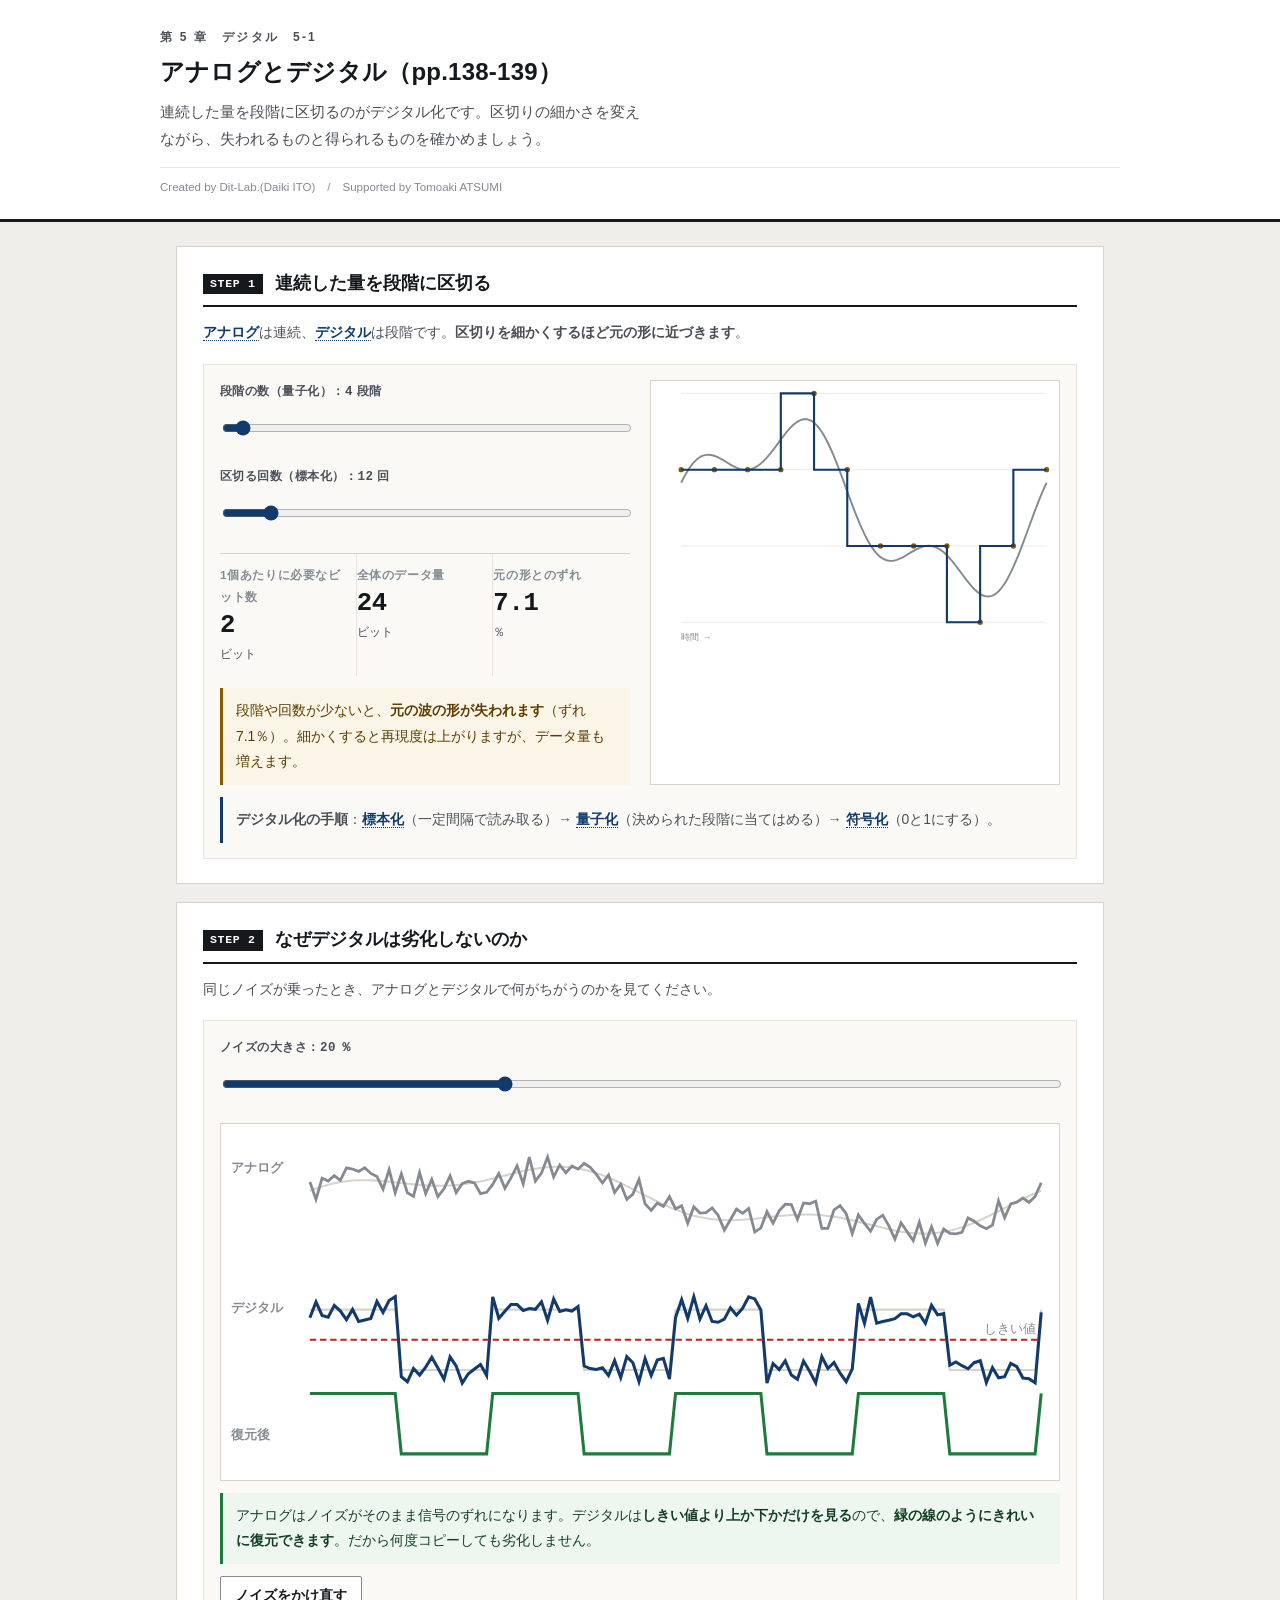
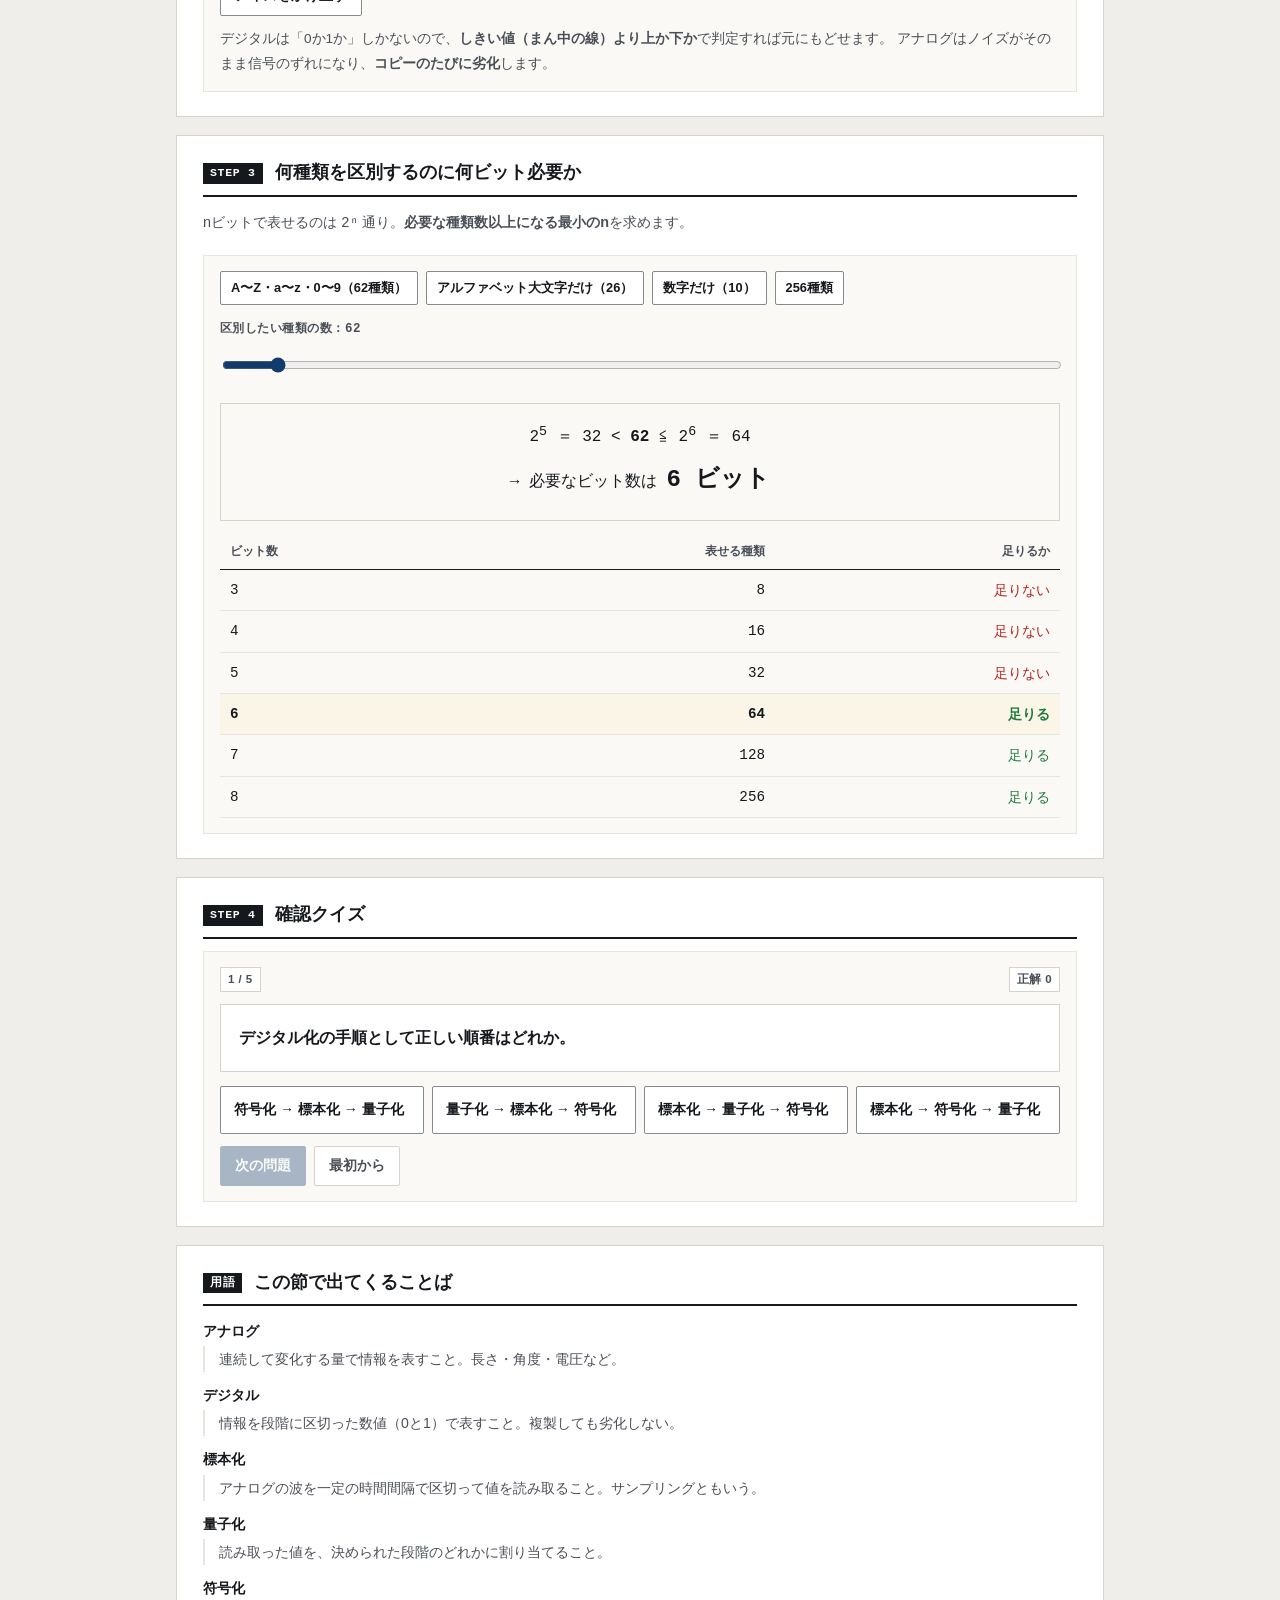
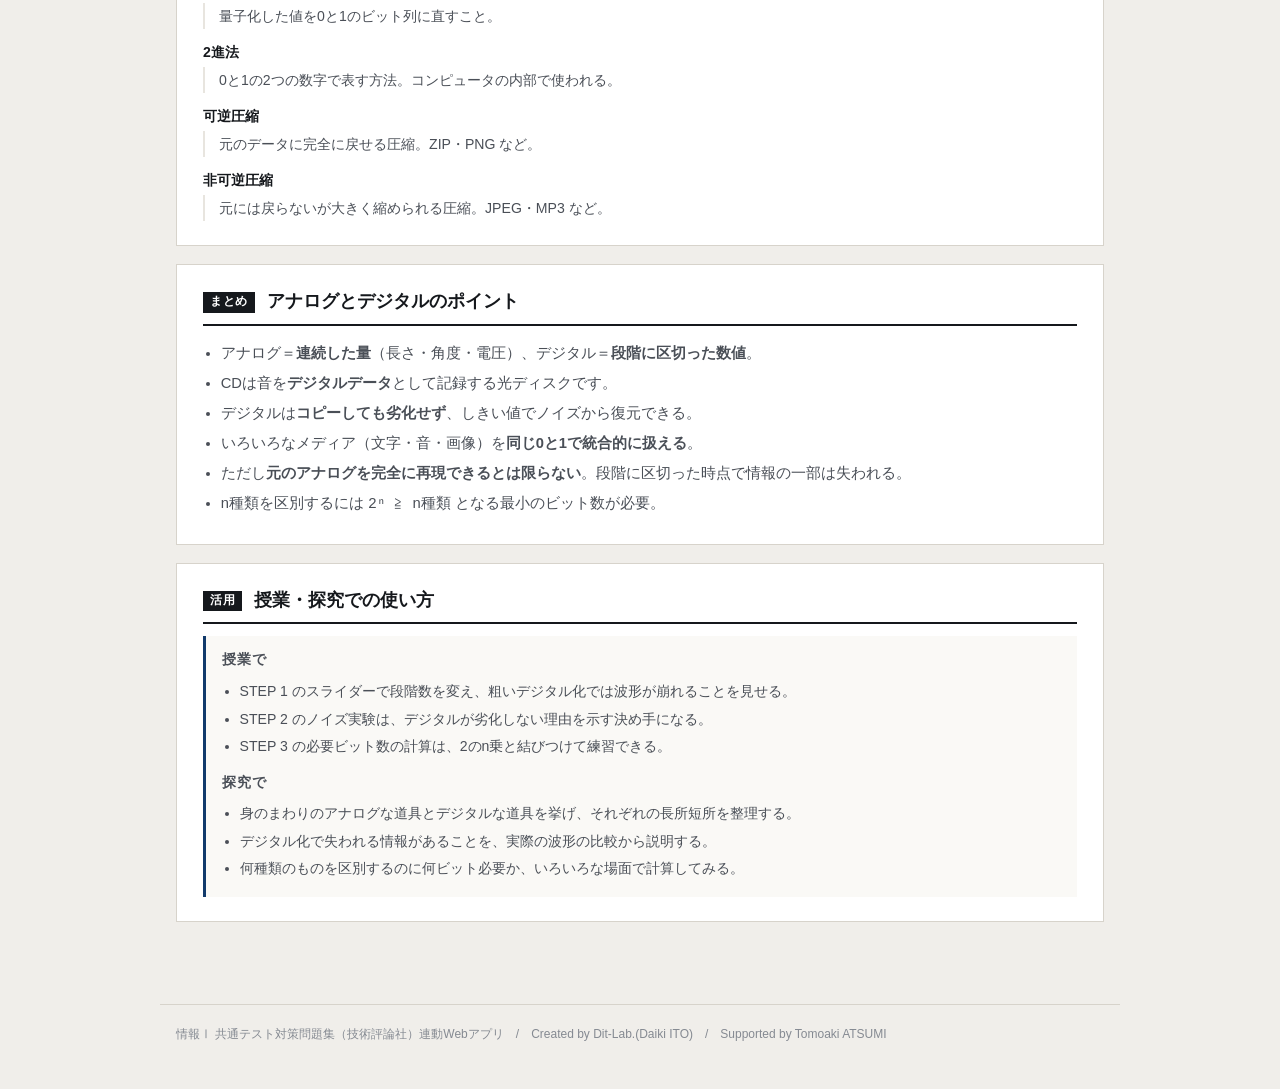
==== index.html @ 787cbab4 "feat: Streamlit版を静的Webアプリ化。標本化量子化の体験・ノイズ耐性の実演・必要ビット数の計算に対応" ====
<!DOCTYPE html>
<html lang="ja">
<head>
<meta charset="UTF-8">
<meta name="viewport" content="width=device-width, initial-scale=1.0">
<title>アナログとデジタル｜情報Ⅰ共通テスト対策問題集</title>
<meta name="description" content="連続した量を段階に区切るのがデジタル化です。区切りの細かさを変えながら、失われるものと得られるものを確かめましょう。">
<link rel="icon" href="data:image/svg+xml,%3Csvg xmlns=%22http://www.w3.org/2000/svg%22 viewBox=%220 0 32 32%22%3E%3Crect width=%2232%22 height=%2232%22 fill=%22%2315181c%22/%3E%3Ctext x=%2216%22 y=%2222%22 font-size=%2218%22 font-family=%22monospace%22 fill=%22%23fff%22 text-anchor=%22middle%22%3E01%3C/text%3E%3C/svg%3E">
<link rel="stylesheet" href="css/style.css">
<link rel="stylesheet" href="css/app.css">
</head>
<body>

<header class="app-header">
  <div class="inner">
    <span class="eyebrow">第 5 章　デジタル　5-1</span>
    <h1>アナログとデジタル（pp.138-139）</h1>
    <p class="lead">連続した量を段階に区切るのがデジタル化です。区切りの細かさを変えながら、失われるものと得られるものを確かめましょう。</p>
    <p class="credit">Created by Dit-Lab.(Daiki ITO)　/　Supported by Tomoaki ATSUMI</p>
  </div>
</header>

<main class="wrap">
  <section class="step" id="step1">
    <h2><span class="no">STEP 1</span>連続した量を段階に区切る</h2>
    <p class="desc"><span class="term" data-t="アナログ">アナログ</span>は連続、<span class="term" data-t="デジタル">デジタル</span>は段階です。<strong>区切りを細かくするほど元の形に近づきます</strong>。</p>

    <div class="panel">
      <div class="grid c2">
        <div>
          <label class="fld" for="levels">段階の数（量子化）：<span class="mono" id="levelsV">4</span> 段階</label>
          <input type="range" id="levels" min="2" max="64" step="1" value="4">
          <label class="fld" style="margin-top:10px" for="samples">区切る回数（標本化）：<span class="mono" id="samplesV">12</span> 回</label>
          <input type="range" id="samples" min="4" max="80" step="1" value="12">
          <div class="metrics" style="margin-top:14px">
            <div class="metric"><div class="k">1個あたりに必要なビット数</div><div class="v" id="mBits">—</div><div class="s">ビット</div></div>
            <div class="metric"><div class="k">全体のデータ量</div><div class="v" id="mSize">—</div><div class="s">ビット</div></div>
            <div class="metric"><div class="k">元の形とのずれ</div><div class="v" id="mErr">—</div><div class="s">％</div></div>
          </div>
          <div class="note" id="waveNote" style="margin-top:12px"></div>
        </div>
        <div id="waveBox"></div>
      </div>
      <div class="note info" style="margin-top:12px">
        <strong>デジタル化の手順</strong>：<span class="term" data-t="標本化">標本化</span>（一定間隔で読み取る）→
        <span class="term" data-t="量子化">量子化</span>（決められた段階に当てはめる）→ <span class="term" data-t="符号化">符号化</span>（0と1にする）。
      </div>
    </div>
  </section>

  <section class="step" id="step2">
    <h2><span class="no">STEP 2</span>なぜデジタルは劣化しないのか</h2>
    <p class="desc">同じノイズが乗ったとき、アナログとデジタルで何がちがうのかを見てください。</p>
    <div class="panel">
      <label class="fld" for="noise">ノイズの大きさ：<span class="mono" id="noiseV">20</span> ％</label>
      <input type="range" id="noise" min="0" max="60" step="5" value="20">
      <div id="noiseBox" style="margin-top:12px"></div>
      <div class="note" id="noiseNote" style="margin-top:12px"></div>
      <div class="btn-row" style="margin-top:12px">
        <button class="btn" id="reNoise">ノイズをかけ直す</button>
      </div>
      <p class="why" style="margin-top:10px">
        デジタルは「0か1か」しかないので、<strong>しきい値（まん中の線）より上か下か</strong>で判定すれば元にもどせます。
        アナログはノイズがそのまま信号のずれになり、<strong>コピーのたびに劣化</strong>します。
      </p>
    </div>
  </section>

  <section class="step" id="step3">
    <h2><span class="no">STEP 3</span>何種類を区別するのに何ビット必要か</h2>
    <p class="desc">nビットで表せるのは <span class="mono">2ⁿ</span> 通り。<strong>必要な種類数以上になる最小のn</strong>を求めます。</p>
    <div class="panel">
      <div class="btn-row" style="margin-bottom:12px">
        <button class="btn sm" data-kinds="62">A〜Z・a〜z・0〜9（62種類）</button>
        <button class="btn sm" data-kinds="26">アルファベット大文字だけ（26）</button>
        <button class="btn sm" data-kinds="10">数字だけ（10）</button>
        <button class="btn sm" data-kinds="256">256種類</button>
      </div>
      <label class="fld" for="kinds">区別したい種類の数：<span class="mono" id="kindsV">62</span></label>
      <input type="range" id="kinds" min="2" max="1024" step="1" value="62">
      <div class="bitcalc" id="bitCalc" style="margin-top:12px"></div>
      <div class="tbl-scroll" style="margin-top:12px"><table class="tbl" id="powTable"></table></div>
    </div>
  </section>

  <section class="step" id="step4">
    <h2><span class="no">STEP 4</span>確認クイズ</h2>
    <div class="panel">
      <div class="qhead">
        <span class="badge" id="qProgress">1 / 1</span>
        <span class="badge">正解 <span class="score" id="qScore">0</span></span>
      </div>
      <div class="card-q"><div class="q-scene" id="qText"></div></div>
      <div class="choice4" id="qChoices"></div>
      <div class="note" id="qFb" hidden style="margin-top:12px"></div>
      <div class="btn-row" style="margin-top:12px">
        <button class="btn primary" id="qNext" disabled>次の問題</button>
        <button class="btn ghost" id="qReset">最初から</button>
      </div>
    </div>
  </section>

  <section class="step" id="glossary">
    <h2><span class="no">用語</span>この節で出てくることば</h2>
    <div id="glossBox"></div>
  </section>

  <section class="step">
    <h2><span class="no">まとめ</span>アナログとデジタルのポイント</h2>
    <ul style="margin:0;padding-left:1.2em;color:var(--ink-2);font-size:.92rem;line-height:2.05">
      <li>アナログ＝<strong>連続した量</strong>（長さ・角度・電圧）、デジタル＝<strong>段階に区切った数値</strong>。</li>
      <li>CDは音を<strong>デジタルデータ</strong>として記録する光ディスクです。</li>
      <li>デジタルは<strong>コピーしても劣化せず</strong>、しきい値でノイズから復元できる。</li>
      <li>いろいろなメディア（文字・音・画像）を<strong>同じ0と1で統合的に扱える</strong>。</li>
      <li>ただし<strong>元のアナログを完全に再現できるとは限らない</strong>。段階に区切った時点で情報の一部は失われる。</li>
      <li>n種類を区別するには <span class="mono">2ⁿ ≧ n種類</span> となる最小のビット数が必要。</li>
    </ul>
  </section>

  <section class="step">
    <h2><span class="no">活用</span>授業・探究での使い方</h2>
    <div class="use-note">
      <h3>授業で</h3>
      <ul>
        <li>STEP 1 のスライダーで段階数を変え、粗いデジタル化では波形が崩れることを見せる。</li>
        <li>STEP 2 のノイズ実験は、デジタルが劣化しない理由を示す決め手になる。</li>
        <li>STEP 3 の必要ビット数の計算は、2のn乗と結びつけて練習できる。</li>
      </ul>
      <h3 style="margin-top:12px">探究で</h3>
      <ul>
        <li>身のまわりのアナログな道具とデジタルな道具を挙げ、それぞれの長所短所を整理する。</li>
        <li>デジタル化で失われる情報があることを、実際の波形の比較から説明する。</li>
        <li>何種類のものを区別するのに何ビット必要か、いろいろな場面で計算してみる。</li>
      </ul>
    </div>
  </section>

</main>

<footer class="app-footer">
  情報Ⅰ 共通テスト対策問題集（技術評論社）連動Webアプリ　/　Created by Dit-Lab.(Daiki ITO)　/　Supported by Tomoaki ATSUMI
</footer>

<script src="js/tools.js"></script>
<script src="js/chart.js"></script>
<script src="js/terms.js"></script>
<script src="js/app.js"></script>
</body>
</html>
---- css/style.css ----
/* =========================================================
   情報Ⅰ 共通テスト対策問題集 — Web アプリ共通スタイル
   紙面（参考書）に寄せた設計。装飾色は使わず、色は意味を持つときだけ。
   ========================================================= */

:root{
  --paper:#ffffff;
  --paper-2:#faf9f6;      /* うすい紙 */
  --bg:#f0eeea;           /* 台紙 */
  --ink:#15181c;
  --ink-2:#4a4f57;
  --ink-3:#858a92;
  --rule:#d7d3cb;         /* 罫線 */
  --rule-2:#e8e5df;
  --accent:#123a6b;       /* 濃紺。主要操作と現在地だけに使う */
  --accent-w:#e9eef6;
  --zero:#c0392b;         /* 左＝0 */
  --one:#1d4ed8;          /* 右＝1 */
  --ok:#1f7a3d;   --ok-bg:#eef6f0;
  --ng:#b3261e;   --ng-bg:#fbefee;
  --warn:#8a5a00; --warn-bg:#fbf5e8;
  --font:"Hiragino Kaku Gothic ProN","Hiragino Sans","Yu Gothic Medium","Yu Gothic",
         "Noto Sans JP",Meiryo,-apple-system,BlinkMacSystemFont,sans-serif;
  --mono:"SFMono-Regular",Menlo,Consolas,"Courier New",monospace;
}

*{box-sizing:border-box}
[hidden]{display:none !important}
html{-webkit-text-size-adjust:100%}
body{
  margin:0; background:var(--bg); color:var(--ink);
  font-family:var(--font); font-size:16px; line-height:1.85;
  font-feature-settings:"palt" 1;
}
h1,h2,h3,h4{line-height:1.45; margin:0; font-weight:700}
p{margin:0 0 .75em} p:last-child{margin-bottom:0}
a{color:var(--accent)}

/* ---------- 標題 ---------- */
.app-header{background:var(--paper); border-bottom:3px solid var(--ink); padding:26px 20px 20px}
.app-header .inner{max-width:960px; margin:0 auto}
.app-header .eyebrow{
  font-size:.75rem; font-weight:700; color:var(--ink-2); letter-spacing:.18em;
  display:block; margin-bottom:7px;
}
.app-header h1{font-size:1.5rem; letter-spacing:.01em}
.app-header .lead{font-size:.92rem; color:var(--ink-2); margin-top:9px; max-width:60ch}
.app-header .credit{
  font-size:.72rem; color:var(--ink-3); margin-top:14px;
  padding-top:9px; border-top:1px solid var(--rule-2);
}

/* ---------- 版面 ---------- */
.wrap{max-width:960px; margin:0 auto; padding:24px 16px 64px}
.step{background:var(--paper); border:1px solid var(--rule); padding:24px 26px; margin-bottom:18px}
.step > h2{
  display:flex; align-items:baseline; gap:12px; font-size:1.1rem;
  padding-bottom:9px; border-bottom:2px solid var(--ink); margin-bottom:12px;
}
.step > h2 .no{
  flex:none; font-family:var(--mono); font-size:.72rem; font-weight:700;
  background:var(--ink); color:var(--paper); padding:2px 7px; letter-spacing:.06em;
  position:relative; top:-2px;
}
.step > .desc{color:var(--ink-2); font-size:.9rem; margin-bottom:18px}
.step[hidden]{display:none}

.grid{display:grid; gap:20px}
.grid > *{min-width:0}          /* 子の中身で列が広がるのを防ぐ */
@media(min-width:800px){ .grid.c2{grid-template-columns:1fr 1fr} }

.panel{border:1px solid var(--rule-2); background:var(--paper-2); padding:15px 16px; min-width:0}
.panel > h3{
  font-size:.8rem; font-weight:700; color:var(--ink-2); letter-spacing:.08em;
  margin-bottom:12px; padding-bottom:6px; border-bottom:1px solid var(--rule);
}

/* ---------- 部品 ---------- */
.btn{
  appearance:none; border:1px solid var(--ink-3); background:var(--paper); color:var(--ink);
  font-family:inherit; font-size:.88rem; font-weight:700; padding:8px 14px;
  border-radius:2px; cursor:pointer; min-height:40px; line-height:1.4;
  transition:background .12s, border-color .12s, color .12s;
}
.btn:hover:not(:disabled){background:var(--accent-w); border-color:var(--accent); color:var(--accent)}
.btn:disabled{opacity:.35; cursor:not-allowed}
.btn.primary{background:var(--accent); color:var(--paper); border-color:var(--accent)}
.btn.primary:hover:not(:disabled){background:#0d2c53; color:var(--paper)}
.btn.ghost{border-color:var(--rule); color:var(--ink-2)}
.btn.sm{font-size:.8rem; padding:5px 10px; min-height:34px}
.btn-row{display:flex; flex-wrap:wrap; gap:8px; align-items:center}

/* タブ（見出し下線式） */
.seg{display:flex; gap:0; border-bottom:1px solid var(--rule)}
.seg button{
  appearance:none; border:0; background:transparent; font-family:inherit; font-size:.88rem;
  font-weight:700; color:var(--ink-3); padding:9px 4px; margin-right:26px; cursor:pointer;
  border-bottom:3px solid transparent; margin-bottom:-1px; min-height:40px;
}
.seg button:hover{color:var(--ink-2)}
.seg button[aria-pressed="true"]{color:var(--ink); border-bottom-color:var(--accent)}

label.fld{display:block; font-size:.78rem; font-weight:700; color:var(--ink-2); margin-bottom:5px; letter-spacing:.04em}
input[type=text], textarea, input[type=number]{
  width:100%; font-family:inherit; font-size:1rem; color:var(--ink);
  border:1px solid var(--ink-3); border-radius:2px; padding:9px 11px;
  background:var(--paper); min-height:42px;
}
input:focus, textarea:focus{outline:2px solid var(--accent); outline-offset:-1px; border-color:var(--accent)}
.btn:focus-visible, .seg button:focus-visible, .node-card:focus-visible{outline:2px solid var(--accent); outline-offset:2px}
textarea{resize:vertical; line-height:1.7}
.mono{font-family:var(--mono)}

table.tbl{width:100%; border-collapse:collapse; font-size:.89rem}
table.tbl th, table.tbl td{border-bottom:1px solid var(--rule-2); padding:7px 10px; text-align:right}
table.tbl th:first-child, table.tbl td:first-child{text-align:left}
table.tbl thead th{border-bottom:1.5px solid var(--ink); font-size:.76rem; color:var(--ink-2); font-weight:700; white-space:nowrap}
.tbl-scroll{overflow-x:auto; -webkit-overflow-scrolling:touch; max-width:100%}

.note{padding:10px 13px; font-size:.87rem; border-left:3px solid var(--ink-3); background:var(--paper-2)}
.note.ok{background:var(--ok-bg); border-left-color:var(--ok); color:#123f22}
.note.ng{background:var(--ng-bg); border-left-color:var(--ng); color:#6d1a15}
.note.info{background:var(--paper-2); border-left-color:var(--accent); color:var(--ink-2)}
.note.warn{background:var(--warn-bg); border-left-color:var(--warn); color:#5c3d00}
.note[hidden]{display:none}

.badge{
  display:inline-block; font-size:.72rem; font-weight:700; padding:1px 7px;
  border:1px solid var(--rule); color:var(--ink-2); background:var(--paper); letter-spacing:.04em;
}

/* 数値は罫線で仕切るだけ。カードにしない */
.metrics{display:flex; flex-wrap:wrap; gap:0; border-top:1px solid var(--rule)}
.metric{flex:1 1 130px; padding:11px 14px 11px 0; border-right:1px solid var(--rule-2)}
.metric:last-child{border-right:0}
.metric .k{font-size:.74rem; color:var(--ink-3); font-weight:700; letter-spacing:.05em}
.metric .v{font-size:1.6rem; font-weight:700; line-height:1.3; font-family:var(--mono); letter-spacing:-.01em}
.metric .s{font-size:.76rem; color:var(--ink-2)}

.bit0{color:var(--zero); font-weight:700}
.bit1{color:var(--one); font-weight:700}

.app-footer{
  max-width:960px; margin:0 auto; padding:18px 16px 44px; color:var(--ink-3);
  font-size:.75rem; border-top:1px solid var(--rule);
}
.sr-only{position:absolute;width:1px;height:1px;overflow:hidden;clip:rect(0 0 0 0);white-space:nowrap}

@media(max-width:640px){
  body{font-size:15px}
  .app-header{padding:20px 16px 16px}
  .app-header h1{font-size:1.16rem}
  .wrap{padding:16px 12px 52px}
  .step{padding:18px 15px}
  .seg button{margin-right:18px; font-size:.84rem}
  .metric{flex-basis:50%; border-right:0}
}
@media (prefers-reduced-motion:reduce){ *{animation:none!important; transition:none!important} }

/* ---------- 自分のデータ・共有・印刷 ---------- */
.toolbar{display:flex; flex-wrap:wrap; gap:8px; align-items:center; margin-top:12px;
  padding-top:12px; border-top:1px solid var(--rule-2)}
.toolbar .hint{font-size:.78rem; color:var(--ink-3)}
.paste-area{width:100%; min-height:110px; font-family:var(--mono); font-size:.86rem}
.use-note{background:var(--paper-2); border-left:3px solid var(--accent); padding:14px 16px; font-size:.88rem}
.use-note h3{font-size:.86rem; letter-spacing:.06em; margin-bottom:8px; color:var(--ink-2)}
.use-note ol, .use-note ul{margin:0; padding-left:1.25em; line-height:1.95; color:var(--ink-2)}

@media print{
  body{background:#fff}
  .app-header{border-bottom:2px solid #000}
  .step{border:1px solid #bbb; break-inside:avoid; page-break-inside:avoid; margin-bottom:12px}
  .btn, .seg, .toolbar, input[type=range]{display:none !important}
  .note{border-left-width:2px}
  a[href]:after{content:""}
}

/* ---------- 入力グリッド ---------- */
.dg-scroll{overflow:auto; -webkit-overflow-scrolling:touch; border:1px solid var(--rule); background:var(--paper); max-height:420px}
table.dg{border-collapse:collapse; font-family:var(--mono); font-size:.9rem; min-width:100%}
table.dg th, table.dg td{border:1px solid var(--rule-2); padding:0}
table.dg thead th{background:var(--paper-2); position:sticky; top:0; z-index:2}
table.dg .dg-n{background:var(--paper-2); color:var(--ink-3); font-size:.76rem; font-weight:400;
  text-align:center; min-width:34px; padding:0 4px; position:sticky; left:0; z-index:1}
table.dg .dg-corner{background:var(--paper-2); min-width:34px; position:sticky; left:0; z-index:3}
table.dg .dg-act{background:var(--paper-2); width:34px}
.dg-h, .dg-c{width:100%; min-width:96px; border:0; background:transparent; font-family:inherit;
  font-size:.9rem; padding:8px 9px; color:var(--ink); min-height:38px}
.dg-h{font-weight:700; font-family:var(--font); font-size:.82rem; color:var(--ink-2)}
.dg-c.num{text-align:right}
.dg-c:focus, .dg-h:focus{outline:2px solid var(--accent); outline-offset:-2px; background:var(--accent-w)}
.dg-del{border:0; background:transparent; color:var(--ink-3); cursor:pointer; width:32px; height:34px; font-size:1rem}
.dg-del:hover{color:var(--ng)}
.dg-tools{display:flex; flex-wrap:wrap; gap:8px; align-items:center; margin-top:10px}
.dg-hint{font-size:.76rem; color:var(--ink-3)}

/* ---------- ファイル読み込み ---------- */
.filebox{display:flex; flex-wrap:wrap; gap:10px; align-items:center; padding:12px;
  border:1px dashed var(--rule); background:var(--paper-2)}
.filebox input[type=file]{font-size:.85rem; font-family:inherit; max-width:100%}
.filebox .sel{max-width:220px}
.filelabel{display:inline-flex; align-items:center; gap:6px; font-size:.85rem; font-weight:700;
  border:1px solid var(--ink-3); background:var(--paper); padding:8px 14px; border-radius:2px; cursor:pointer; min-height:40px}
.filelabel:hover{border-color:var(--accent); color:var(--accent); background:var(--accent-w)}
.filelabel input{display:none}

/* ---------- 用語解説 ---------- */
.term{position:relative; border-bottom:1.5px dotted var(--accent); cursor:help; color:var(--accent); font-weight:700}
.term .term-pop{display:none; position:absolute; left:0; top:1.7em; z-index:50; width:min(300px,78vw);
  background:var(--paper); border:1px solid var(--ink-3); box-shadow:0 6px 20px rgba(0,0,0,.14);
  padding:10px 12px; font-size:.82rem; font-weight:400; color:var(--ink-2); line-height:1.75;
  border-left:3px solid var(--accent); cursor:auto; text-align:left}
.term .term-pop b{display:block; color:var(--ink); font-size:.86rem; margin-bottom:3px}
.term.open .term-pop{display:block}
dl.gloss{margin:0; font-size:.88rem}
dl.gloss dt{font-weight:700; color:var(--ink); margin-top:10px}
dl.gloss dt:first-child{margin-top:0}
dl.gloss dd{margin:2px 0 0; color:var(--ink-2); line-height:1.85; padding-left:1em; border-left:2px solid var(--rule-2)}
@media print{ .term{border-bottom:0; color:inherit} .term .term-pop{display:none !important} }

/* ---------- スマホ・タブレット ---------- */
@media (max-width:1024px){
  /* iOS で入力時に画面が勝手に拡大するのを防ぐ（16px 未満だとズームする） */
  input[type=text], input[type=number], textarea, select, .dg-c, .dg-h{ font-size:16px }
  .dg-c, .dg-h{ min-width:110px }
}
@media (max-width:820px){
  .grid.c2{grid-template-columns:1fr}
  .dg-scroll{max-height:340px}
  .filebox{flex-direction:column; align-items:stretch}
  .filebox .sel{max-width:100%}
  .term .term-pop{left:auto; right:0; width:min(280px,86vw)}
}
@media (max-width:480px){
  .step > h2{font-size:1rem; flex-wrap:wrap}
  .metrics{gap:0}
  .metric{flex-basis:50%; padding-right:10px}
  .metric .v{font-size:1.3rem}
  .btn{padding:8px 12px}
  .dg-tools{gap:6px}
  .dg-hint{width:100%}
}
/* タッチ操作でのスクロールを滑らかに */
.tbl-scroll, .dg-scroll, .tree-box{ -webkit-overflow-scrolling:touch; overscroll-behavior-x:contain }
---- css/app.css ----
.qhead{display:flex; justify-content:space-between; align-items:center; margin-bottom:12px}
.card-q{border:1px solid var(--rule); background:var(--paper); padding:18px; margin-bottom:14px}
.q-scene{font-size:1rem; font-weight:700; line-height:1.9}
.choice4{display:grid; gap:8px; grid-template-columns:repeat(auto-fit,minmax(160px,1fr))}
.choice4 .btn{text-align:left; line-height:1.65; padding:11px 13px}
.choice4 .btn.correct{background:var(--ok-bg); border-color:var(--ok); color:var(--ok)}
.choice4 .btn.wrong{background:var(--ng-bg); border-color:var(--ng); color:var(--ng)}
.choice4.locked{pointer-events:none}
.sel{width:100%; font-family:inherit; font-size:.95rem; padding:9px 11px; min-height:42px;
  border:1px solid var(--ink-3); border-radius:2px; background:var(--paper); color:var(--ink)}
input[type=range]{width:100%; accent-color:var(--accent); height:34px}
.why{font-size:.85rem; color:var(--ink-2); line-height:1.85}
.eqbox{font-family:var(--mono); font-size:1.02rem; font-weight:700; text-align:center; padding:14px;
  border:1px solid var(--rule); background:var(--paper-2); line-height:1.8}
.blankin{border:1.5px solid var(--accent); background:#fff; padding:6px 8px; text-align:center;
  font-family:var(--mono); min-height:38px; font-size:.95rem; max-width:120px}
.blankin.ok{border-color:var(--ok); background:var(--ok-bg)}
.blankin.ng{border-color:var(--ng); background:var(--ng-bg)}
table.tbl td .blankin{width:100%; max-width:none}
#waveBox, #noiseBox{border:1px solid var(--rule); background:var(--paper)}
#waveBox svg, #noiseBox svg{display:block; margin:0 auto}
svg .ana{stroke:#858a92; stroke-width:2.2; fill:none}
svg .dig{stroke:#123a6b; stroke-width:2.4; fill:none}
svg .lvl{stroke:#ebe8e2; stroke-width:1}
svg .smp{fill:#8a5a00}
svg .thr{stroke:#b3261e; stroke-width:1.6; stroke-dasharray:5 3}
svg .lab{font-size:10px; fill:#858a92; font-family:monospace}
.bitcalc{font-family:var(--mono); font-size:1rem; line-height:2.1; text-align:center;
  border:1px solid var(--rule); background:var(--paper-2); padding:14px}
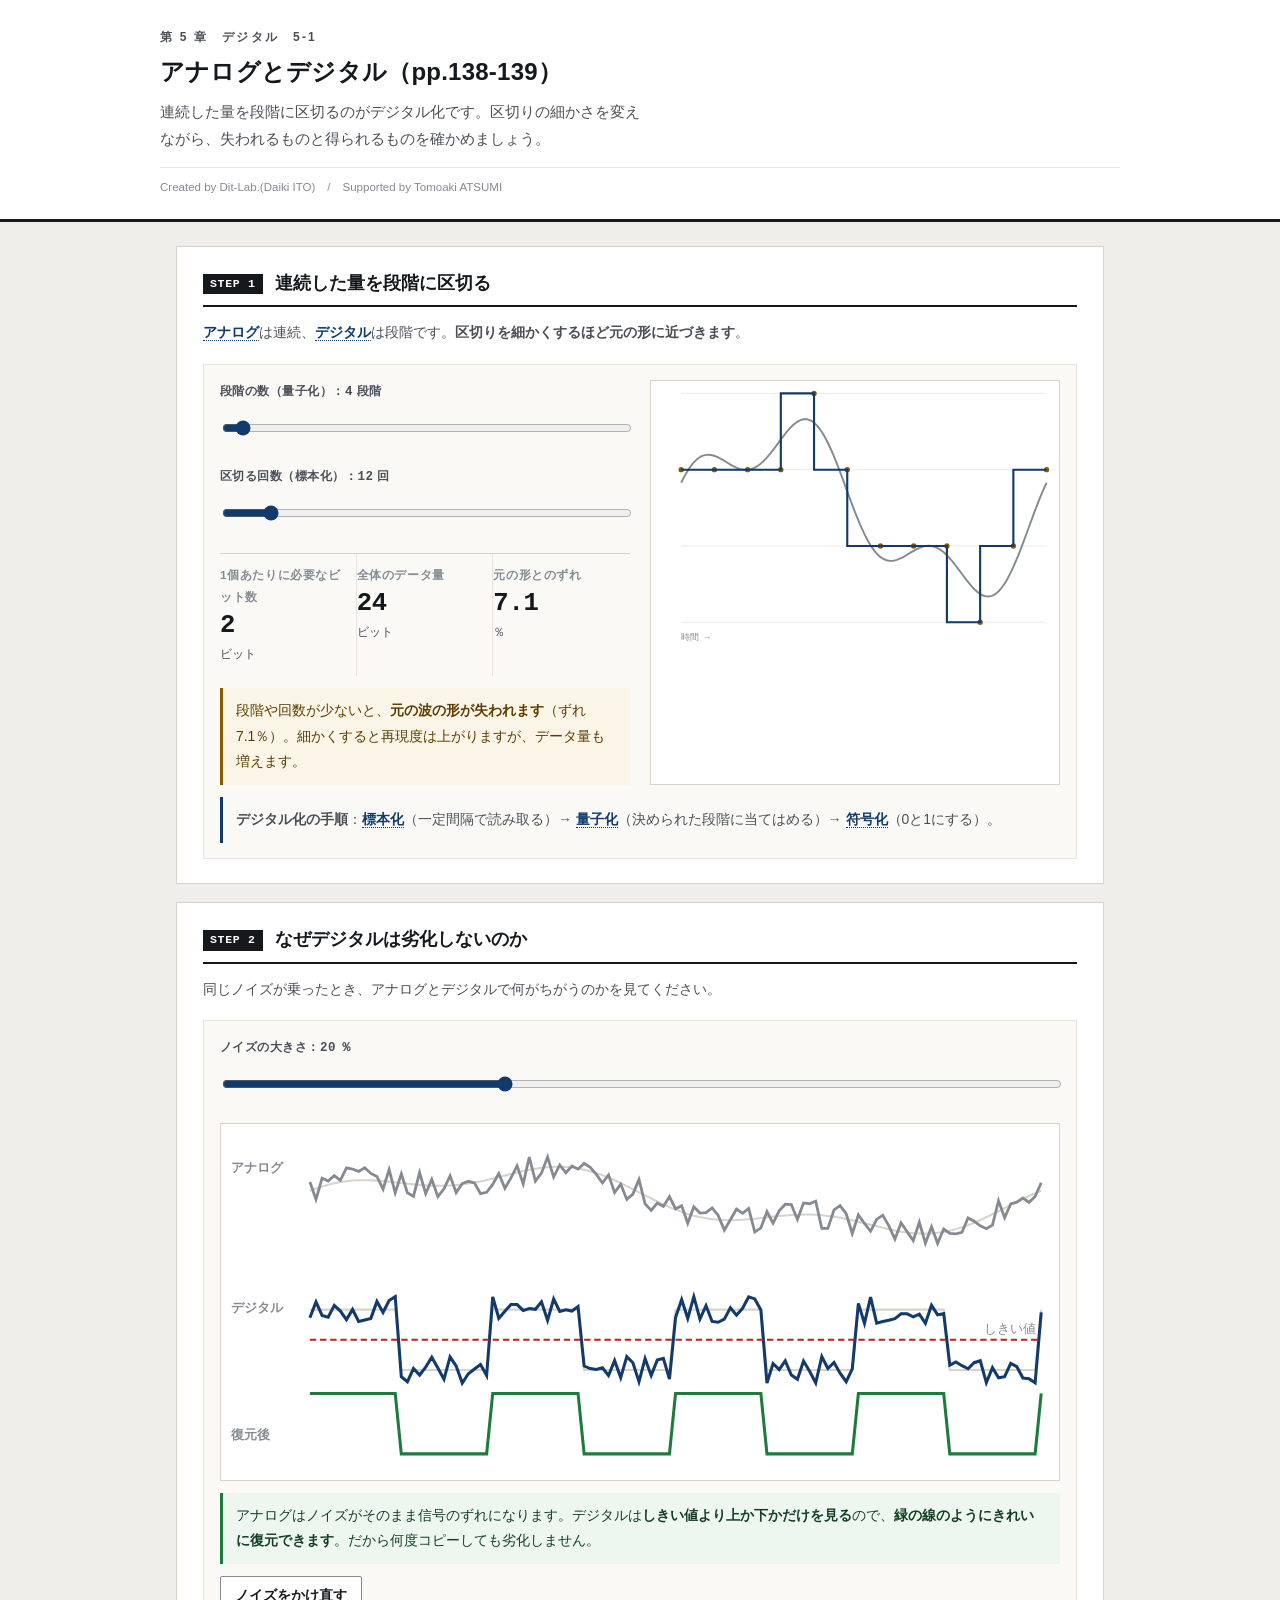
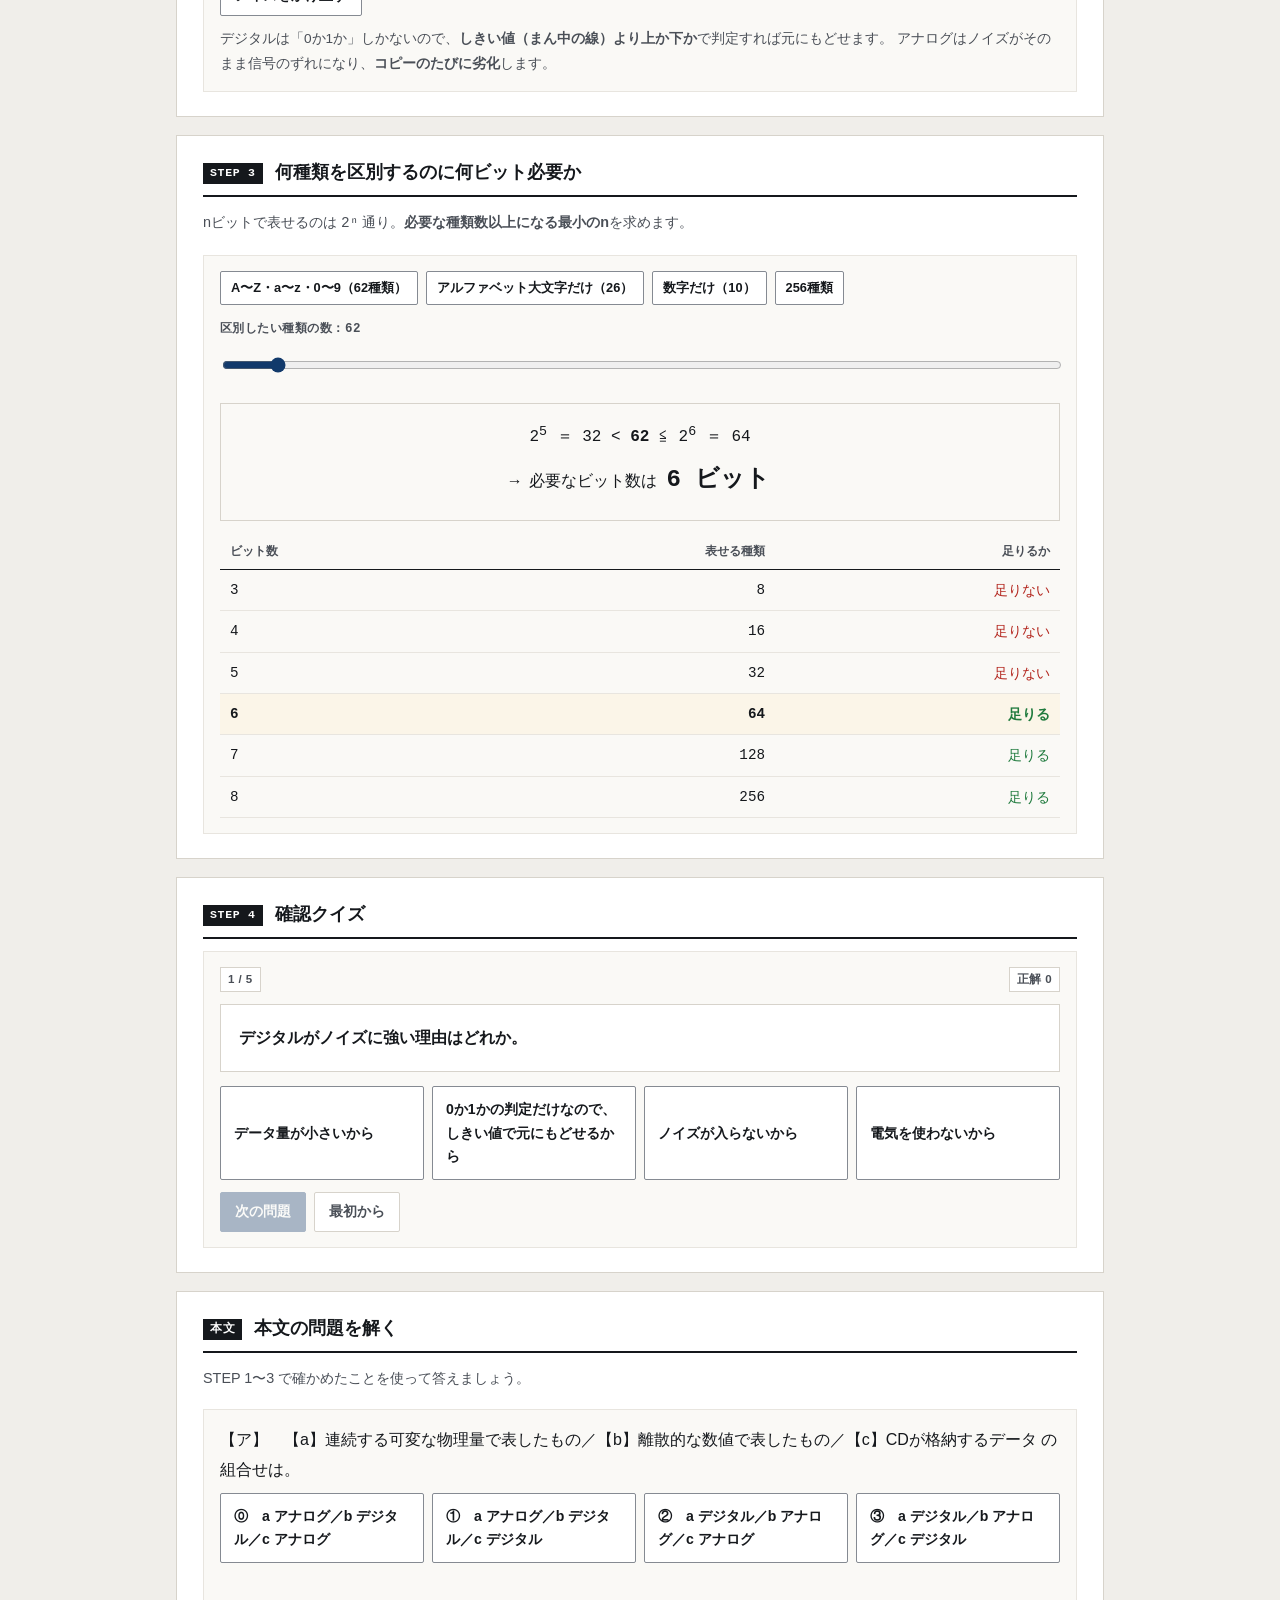
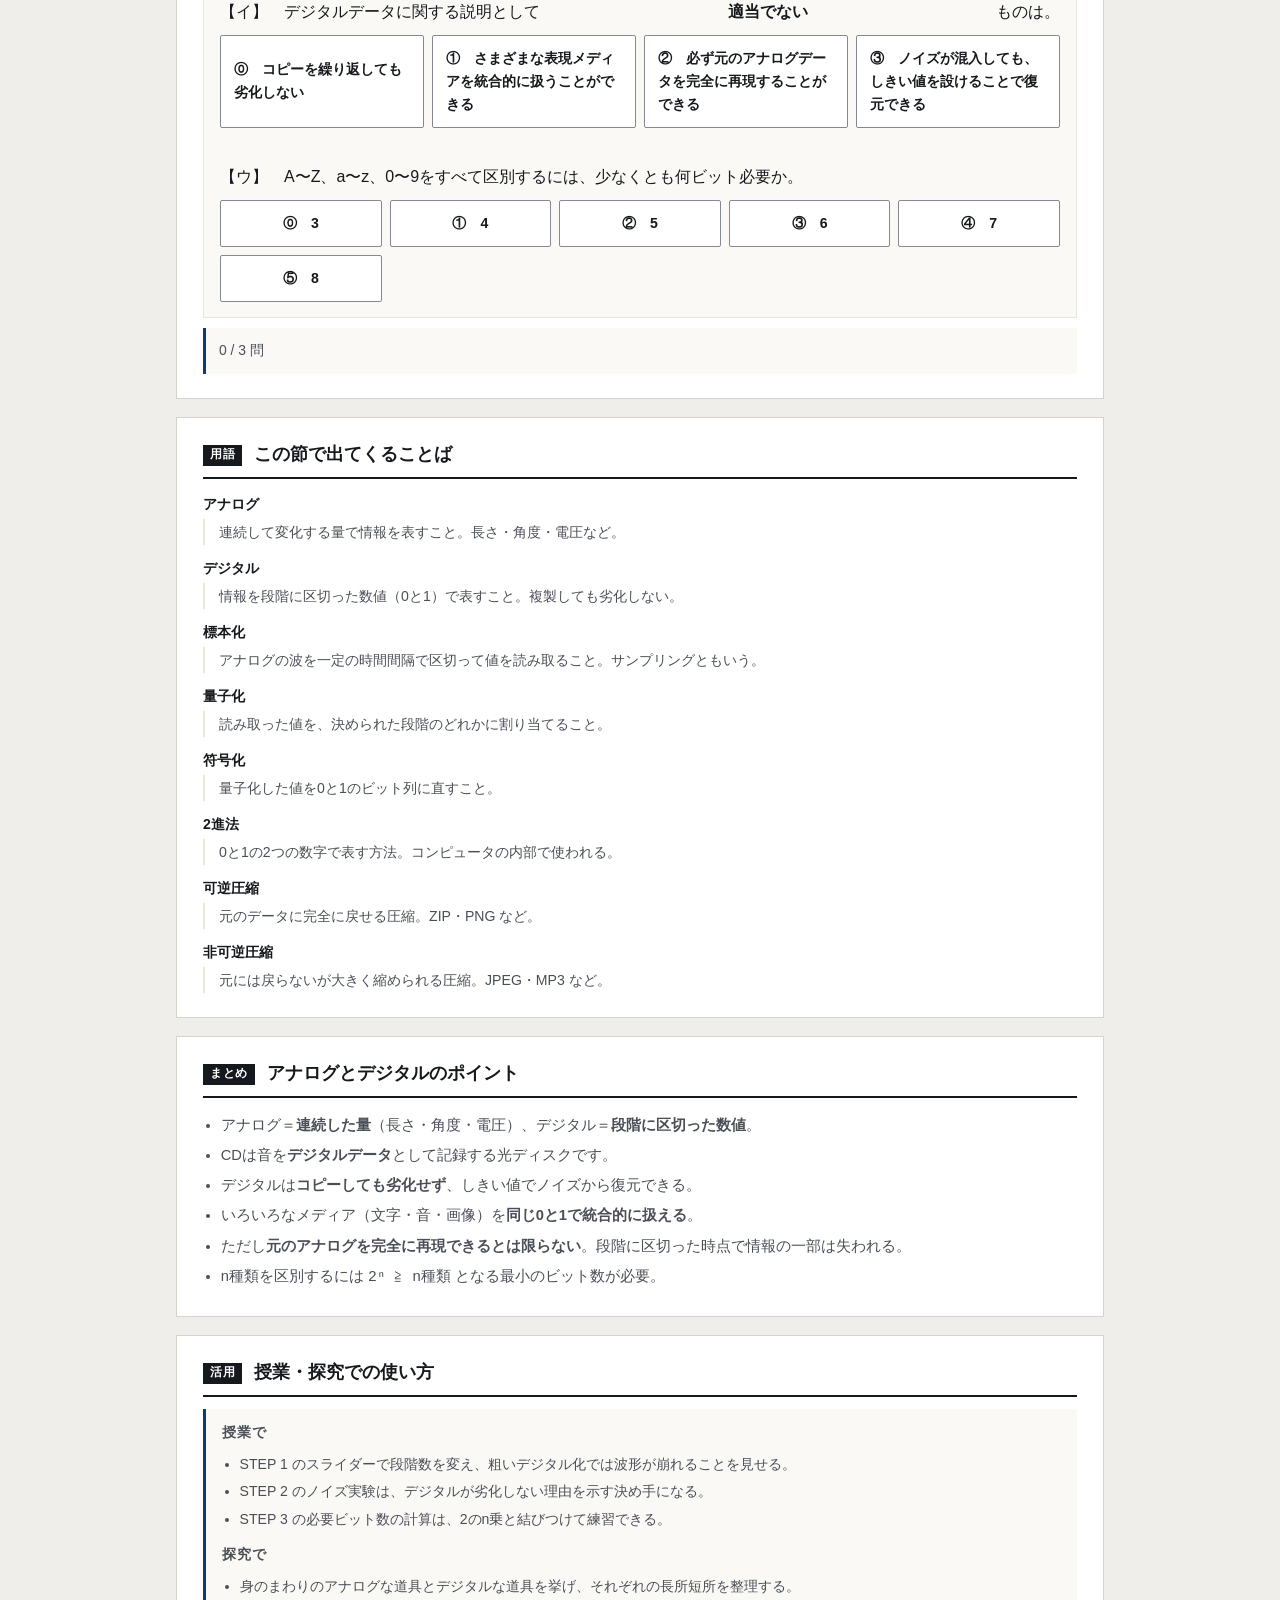
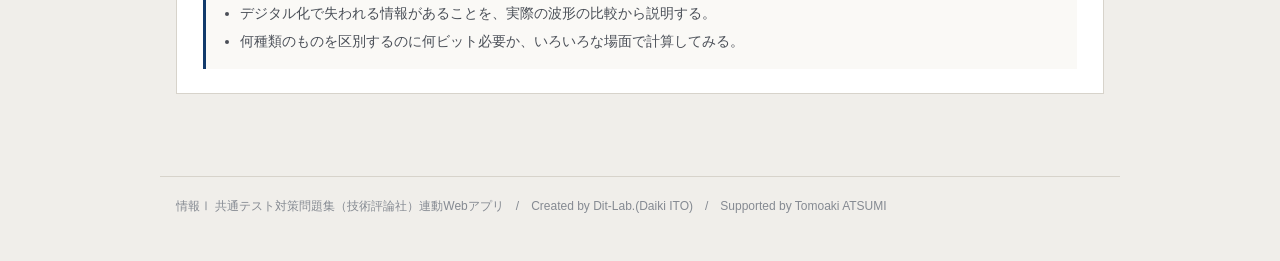
==== commit 0eb38d44: "feat: 本文の問題（空欄と解答群）をアプリ内で解けるセクションを追加。本文の答えと解説を明示" ====
--- a/index.html
+++ b/index.html
@@ -6,8 +6,8 @@
 <title>アナログとデジタル｜情報Ⅰ共通テスト対策問題集</title>
 <meta name="description" content="連続した量を段階に区切るのがデジタル化です。区切りの細かさを変えながら、失われるものと得られるものを確かめましょう。">
 <link rel="icon" href="data:image/svg+xml,%3Csvg xmlns=%22http://www.w3.org/2000/svg%22 viewBox=%220 0 32 32%22%3E%3Crect width=%2232%22 height=%2232%22 fill=%22%2315181c%22/%3E%3Ctext x=%2216%22 y=%2222%22 font-size=%2218%22 font-family=%22monospace%22 fill=%22%23fff%22 text-anchor=%22middle%22%3E01%3C/text%3E%3C/svg%3E">
-<link rel="stylesheet" href="css/style.css">
-<link rel="stylesheet" href="css/app.css">
+<link rel="stylesheet" href="css/style.css?v=239696b1">
+<link rel="stylesheet" href="css/app.css?v=1a413954">
 </head>
 <body>
 
@@ -100,6 +100,13 @@
     </div>
   </section>
 
+  <section class="step" id="stepBook">
+    <h2><span class="no">本文</span>本文の問題を解く</h2>
+    <p class="desc">STEP 1〜3 で確かめたことを使って答えましょう。</p>
+    <div class="panel" id="bookBox"></div>
+    <div class="note" id="bookNote" style="margin-top:10px"></div>
+  </section>
+
   <section class="step" id="glossary">
     <h2><span class="no">用語</span>この節で出てくることば</h2>
     <div id="glossBox"></div>
@@ -141,9 +148,10 @@
   情報Ⅰ 共通テスト対策問題集（技術評論社）連動Webアプリ　/　Created by Dit-Lab.(Daiki ITO)　/　Supported by Tomoaki ATSUMI
 </footer>
 
-<script src="js/tools.js"></script>
-<script src="js/chart.js"></script>
-<script src="js/terms.js"></script>
-<script src="js/app.js"></script>
+<script src="js/tools.js?v=c07db610"></script>
+<script src="js/chart.js?v=fb6e3be1"></script>
+<script src="js/terms.js?v=5a365cb9"></script>
+<script src="js/quiz.js?v=5d6779cc"></script>
+<script src="js/app.js?v=a7715a25"></script>
 </body>
 </html>
--- a/css/style.css
+++ b/css/style.css
@@ -242,3 +242,28 @@
 }
 /* タッチ操作でのスクロールを滑らかに */
 .tbl-scroll, .dg-scroll, .tree-box{ -webkit-overflow-scrolling:touch; overscroll-behavior-x:contain }
+
+/* 幅指定つきの入力欄がスマートフォンではみ出さないようにする */
+input[type=text], input[type=number], input[type=search], textarea, select{ max-width:100% }
+.btn-row > label{ min-width:0; max-width:100% }
+.btn-row > label input, .btn-row > label select{ max-width:100% }
+
+/* 共通：○×判定・並べかえ（quiz.js 用） */
+.abcde{border:1px solid var(--rule); border-radius:3px; overflow:hidden}
+.abcde > div{border-top:1px solid var(--rule); padding:10px 12px}
+.abcde > div:first-child{border-top:0}
+.abcde .st{display:flex; gap:10px; align-items:flex-start; flex-wrap:wrap}
+.abcde .st .k{font-weight:700; font-family:var(--mono); min-width:1.4em}
+.abcde .st .t{flex:1; min-width:12em}
+.abcde .jb{display:flex; gap:6px}
+.abcde .jb .btn{min-width:3.4em; padding:6px 10px; text-align:center}
+.prep{display:grid; grid-template-columns:repeat(auto-fit,minmax(150px,1fr)); gap:10px; margin-top:10px}
+.prep .slot{border:1px dashed var(--ink-3); border-radius:3px; padding:10px; min-height:92px; background:var(--paper)}
+.prep .slot.filled{border-style:solid}
+.prep .slot .tag{font:700 .74rem/1.4 var(--mono); color:var(--accent); display:block; margin-bottom:6px}
+.prep .slot .txt{font-size:.86rem; line-height:1.7}
+.cards{display:flex; flex-wrap:wrap; gap:8px; margin-top:10px}
+.cards .c{border:1px solid var(--ink-3); border-radius:3px; padding:9px 12px; background:var(--paper);
+  cursor:pointer; font-size:.88rem; max-width:100%; text-align:left; font-family:inherit; color:var(--ink)}
+.cards .c:hover{background:var(--warn-bg)}
+.cards .c.used{opacity:.35; pointer-events:none}
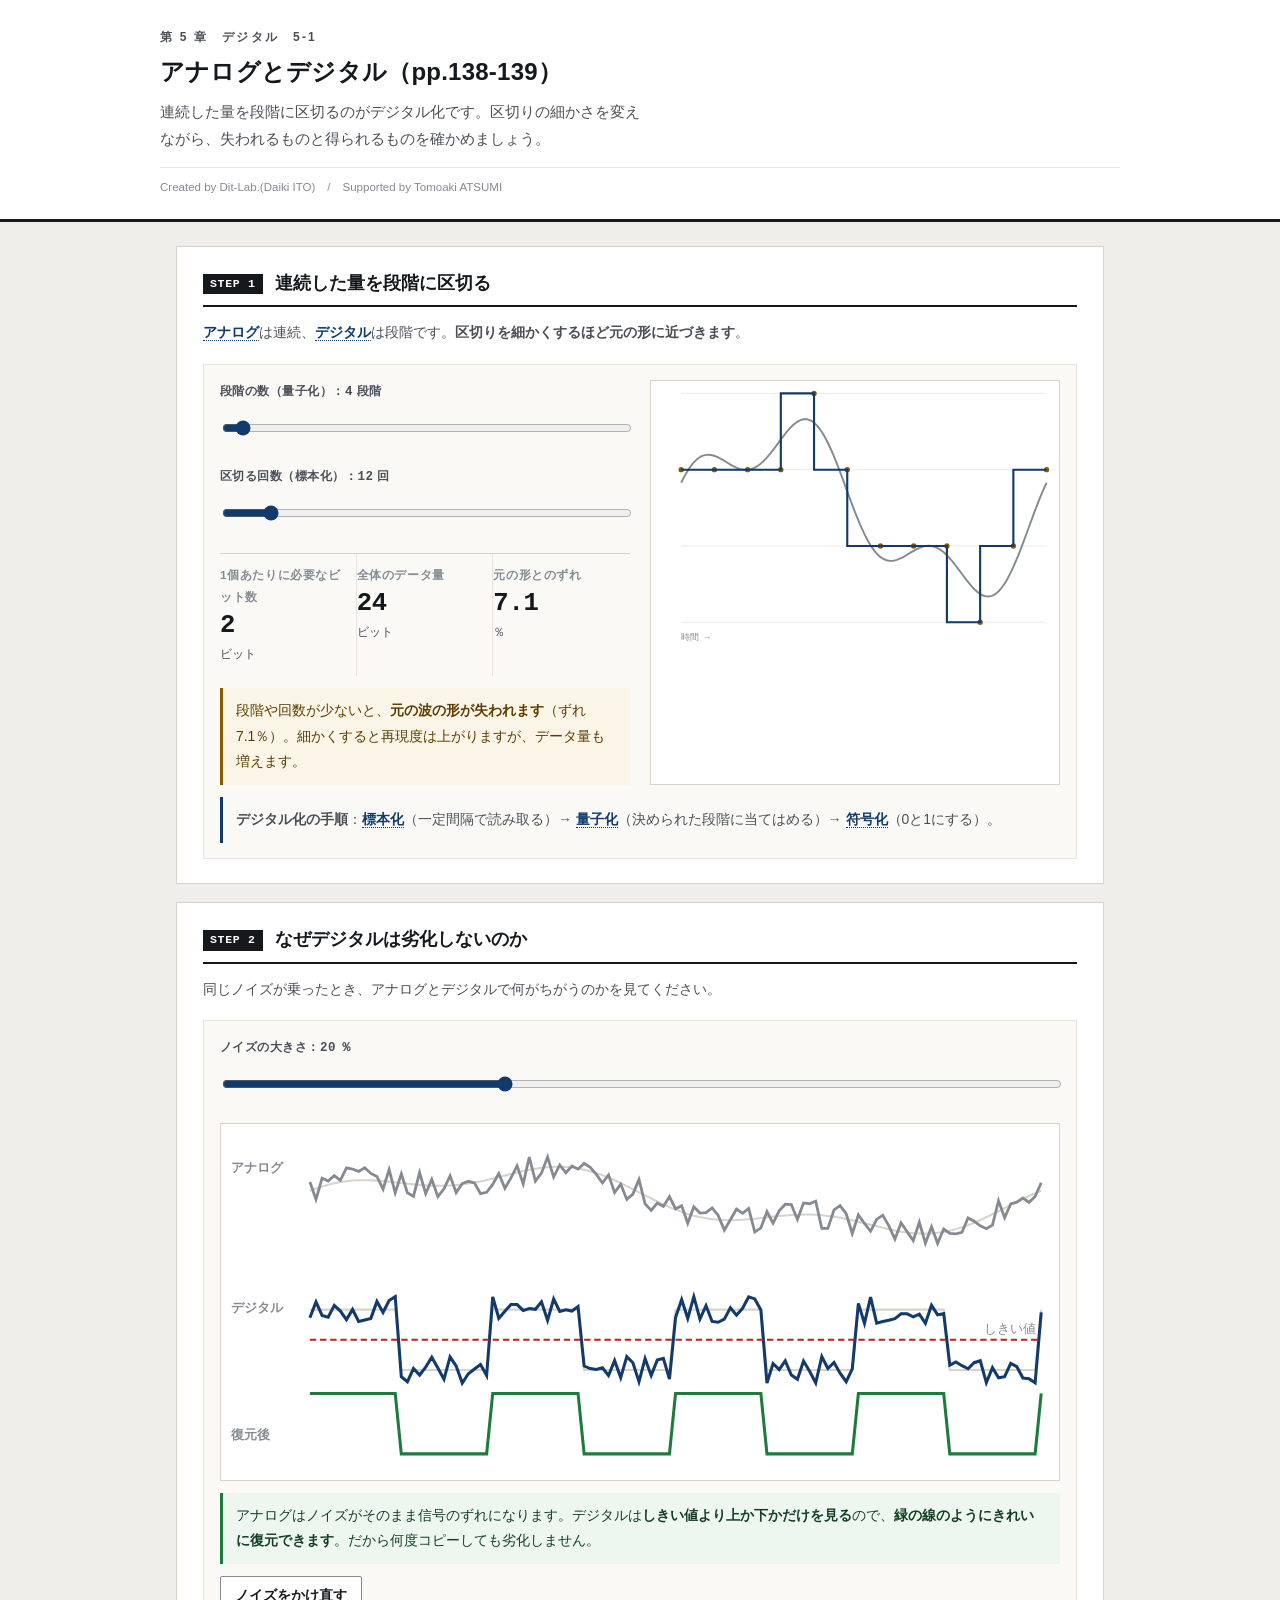
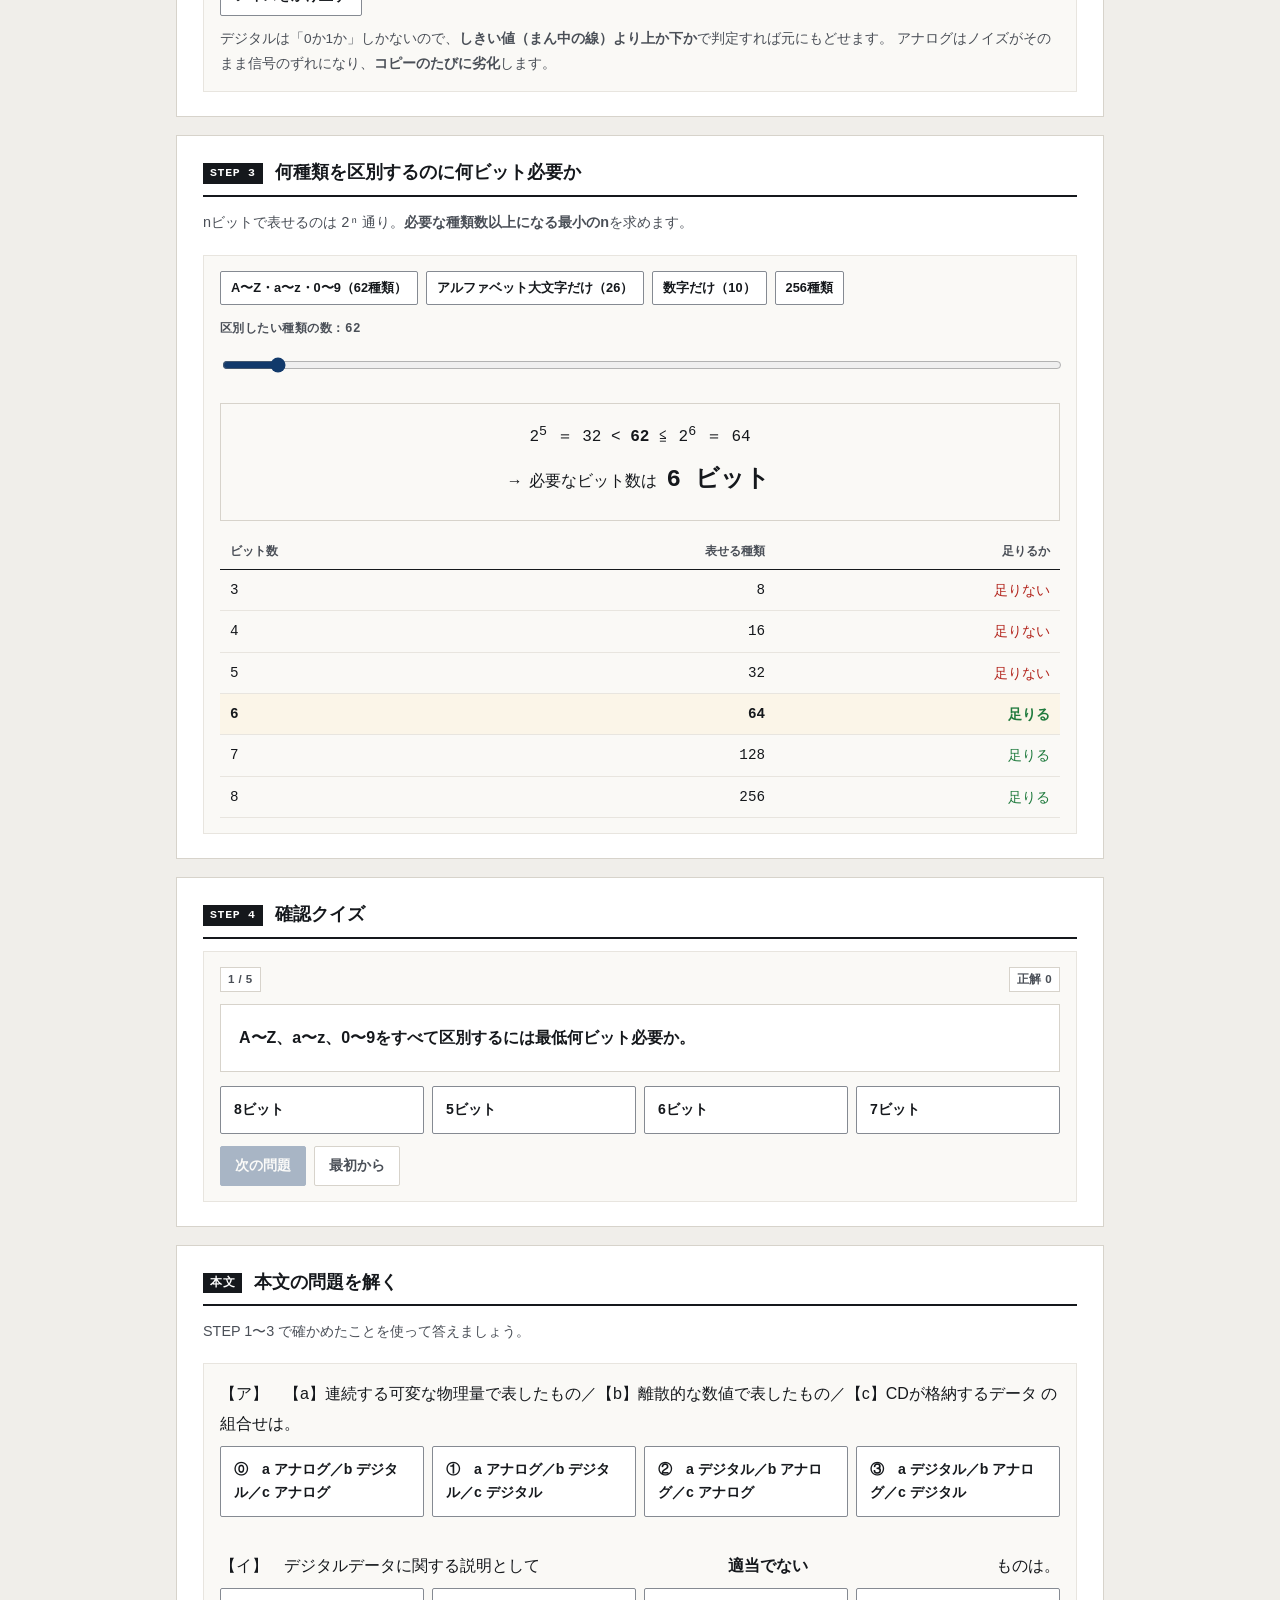
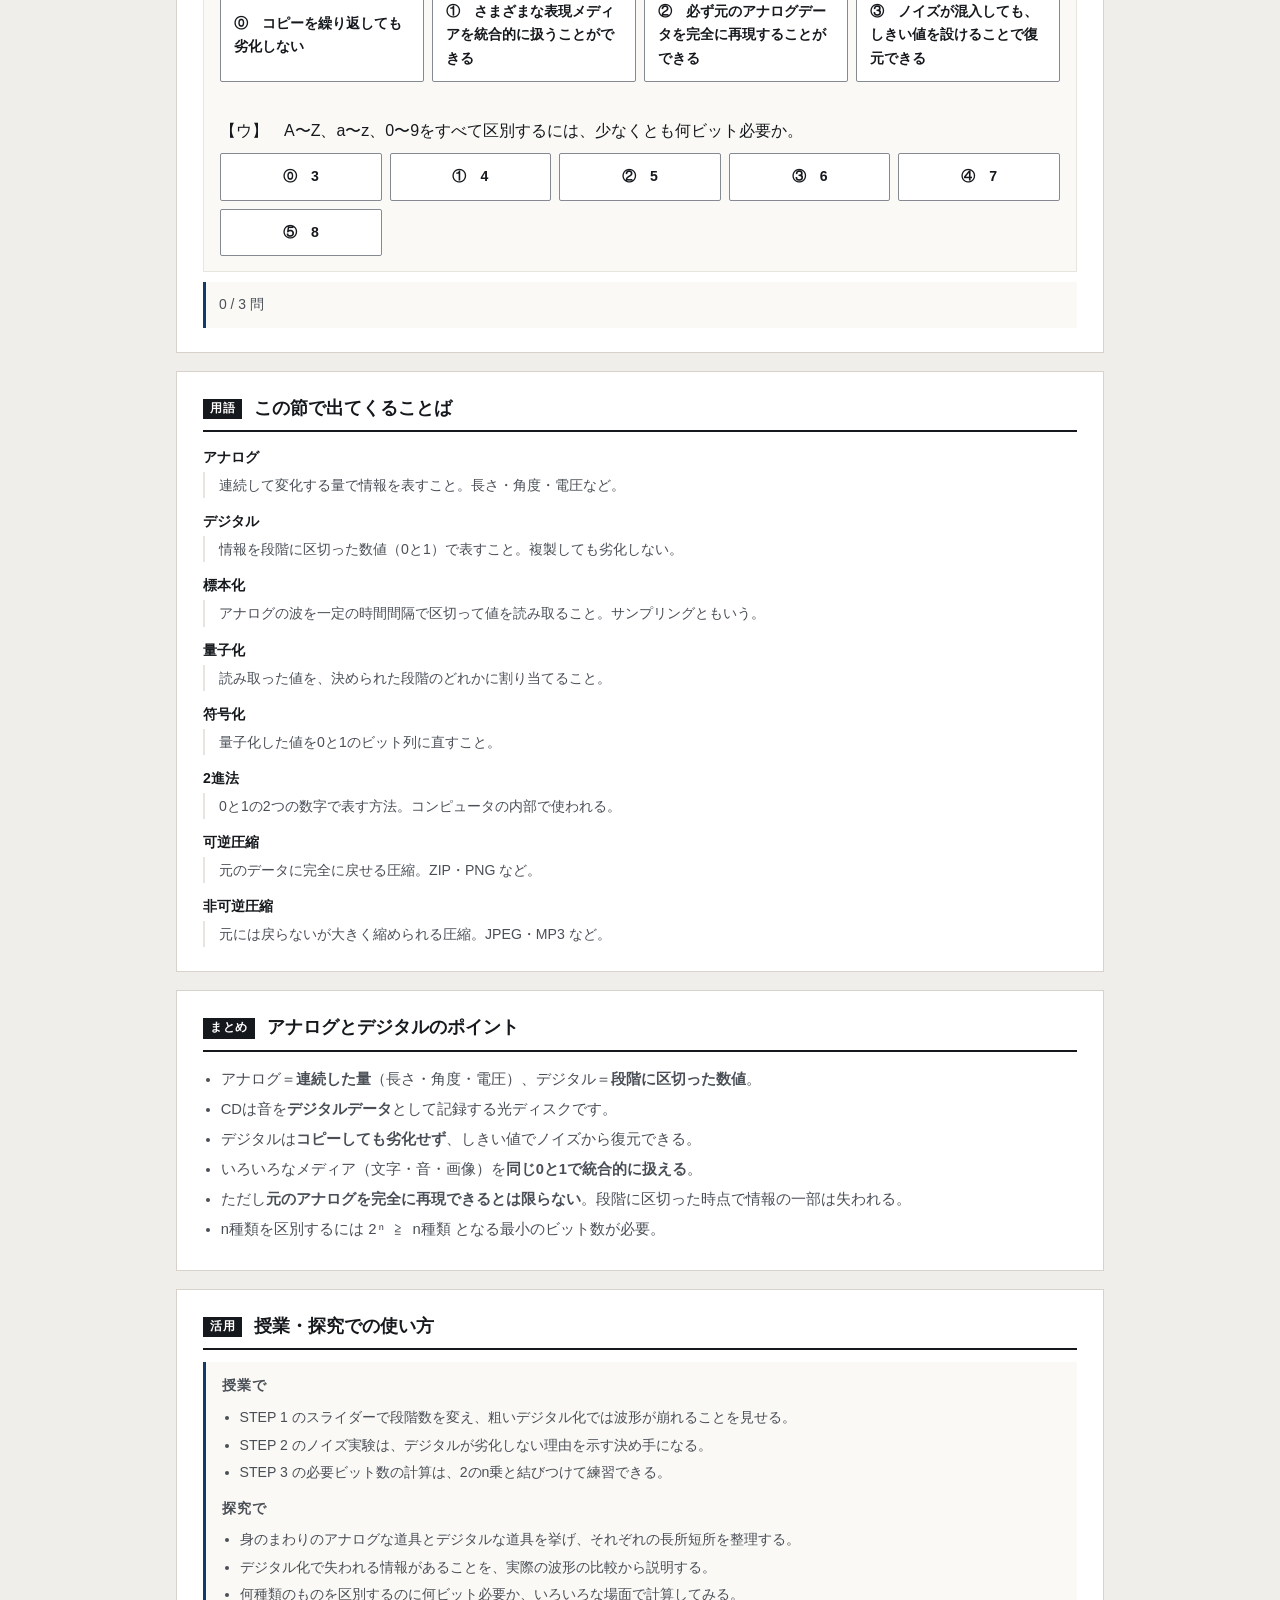
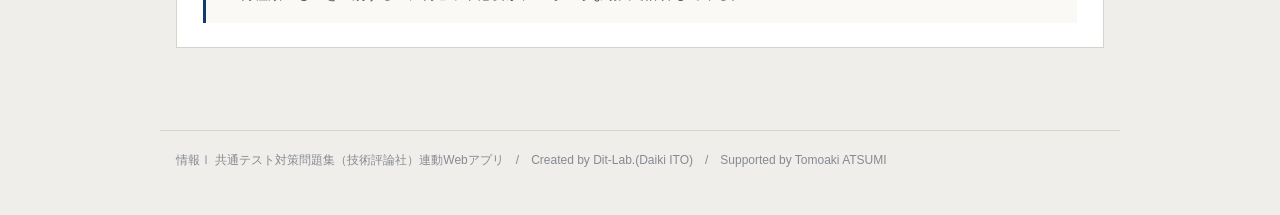
==== commit b8ccd0e9: "chore: 不要ファイルを整理（ツールの作業ファイル・未使用JS・残骸画像） - .omc/ .serena/ __pycache__/ を削除し .gitignore に追加 - 各アプリが実際に" ====
--- a/index.html
+++ b/index.html
@@ -149,7 +149,6 @@
 </footer>
 
 <script src="js/tools.js?v=c07db610"></script>
-<script src="js/chart.js?v=fb6e3be1"></script>
 <script src="js/terms.js?v=5a365cb9"></script>
 <script src="js/quiz.js?v=5d6779cc"></script>
 <script src="js/app.js?v=a7715a25"></script>
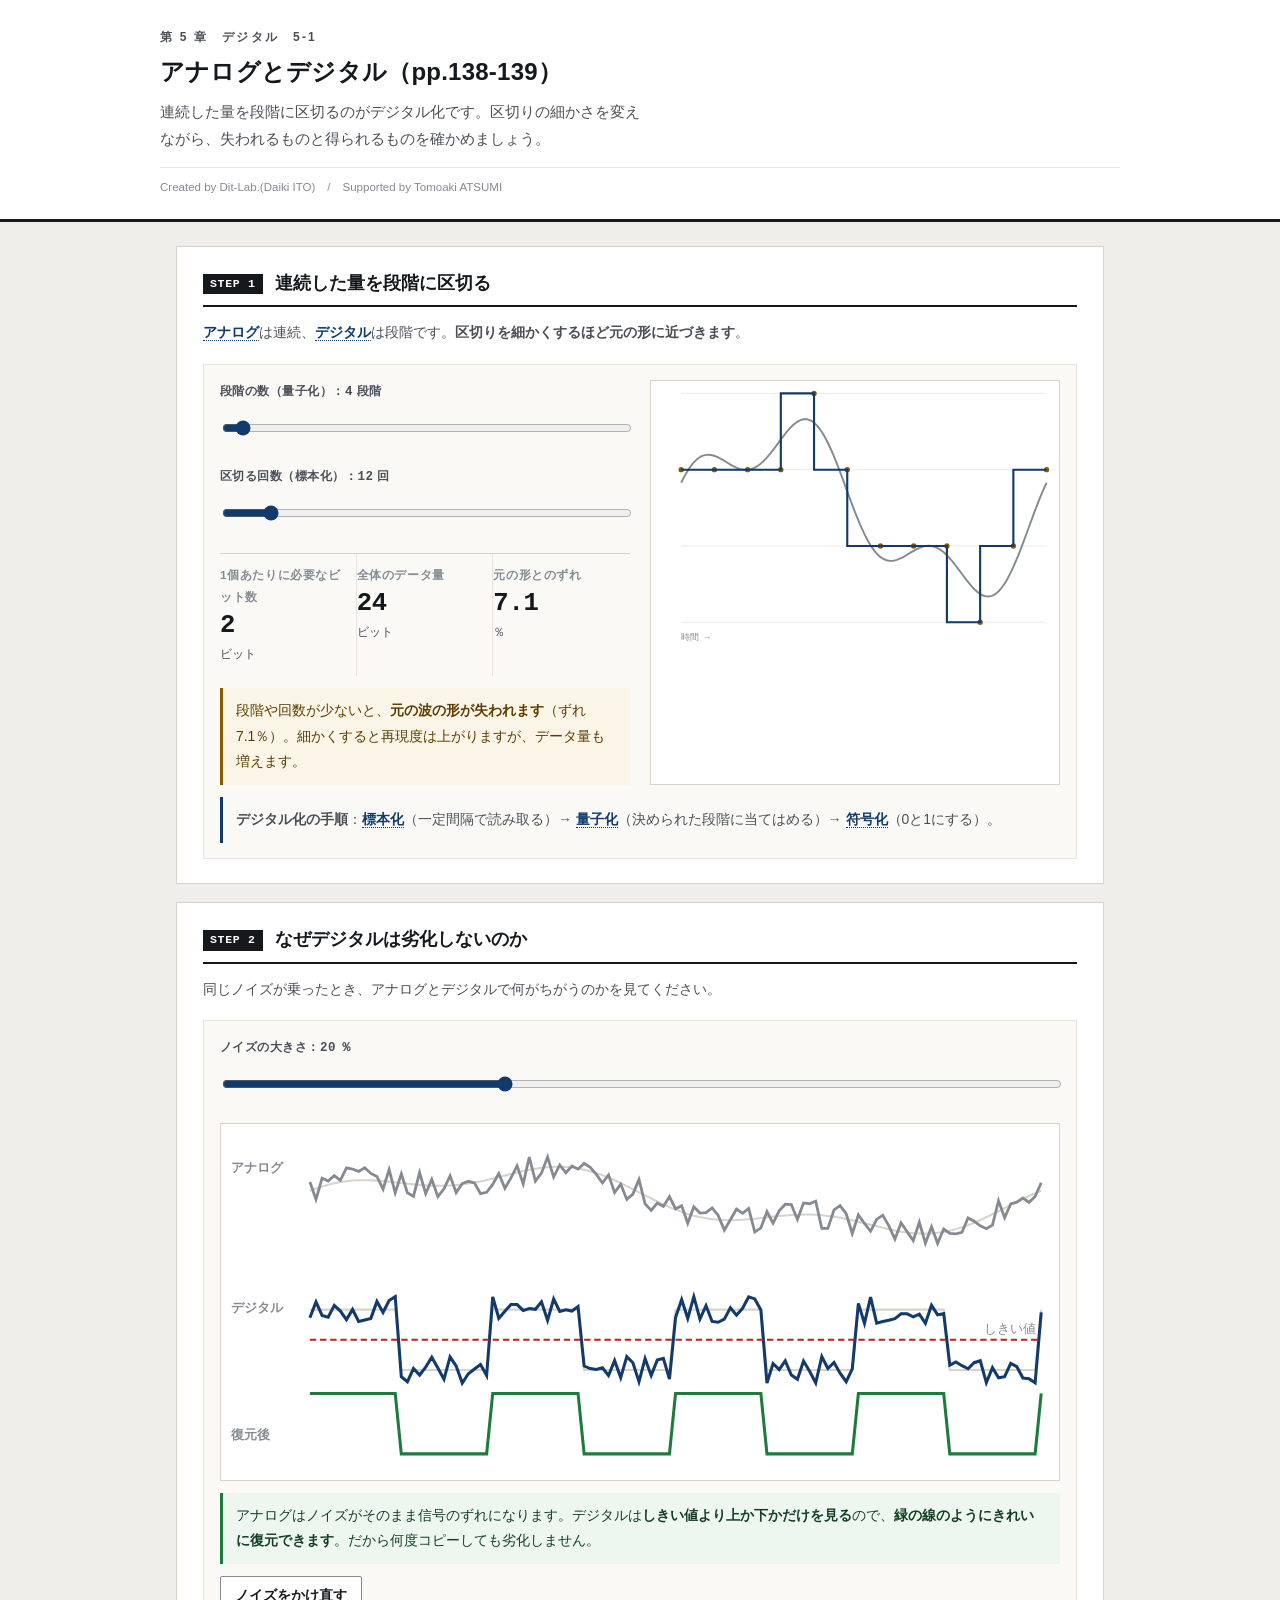
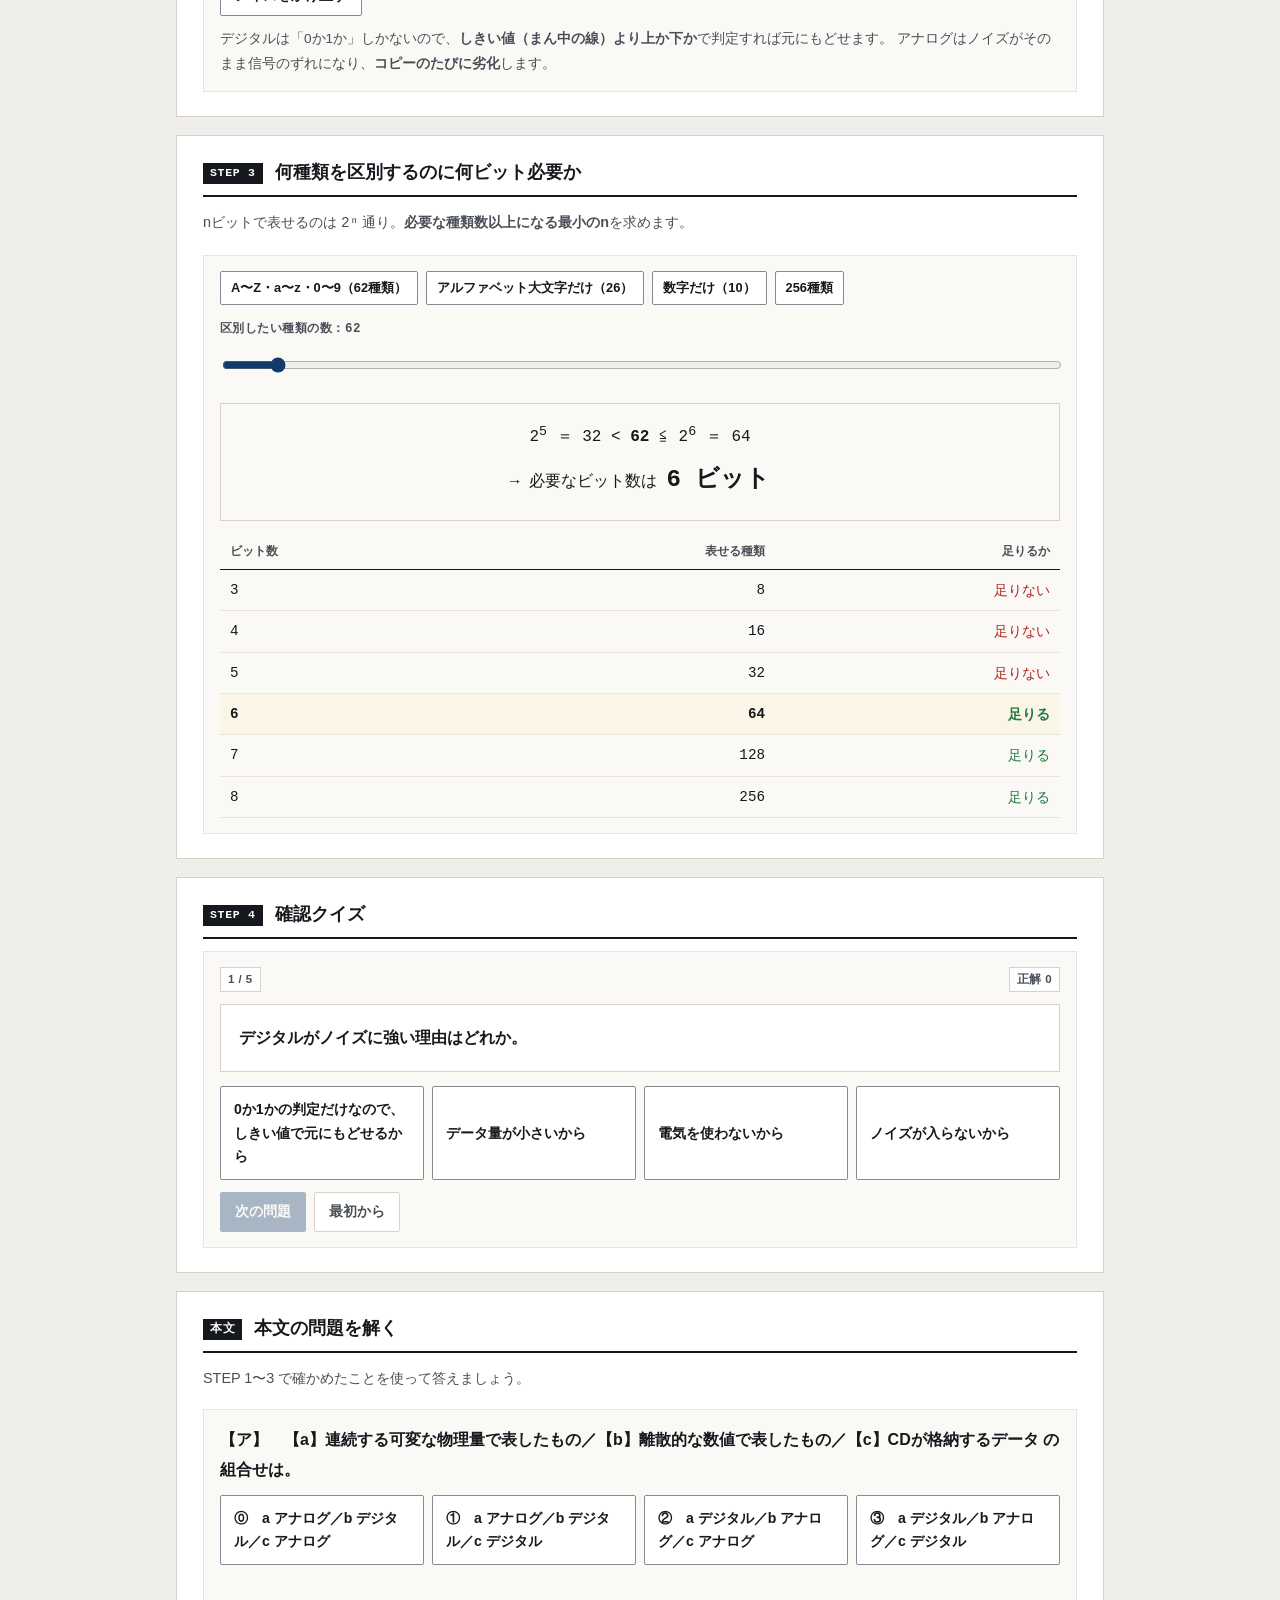
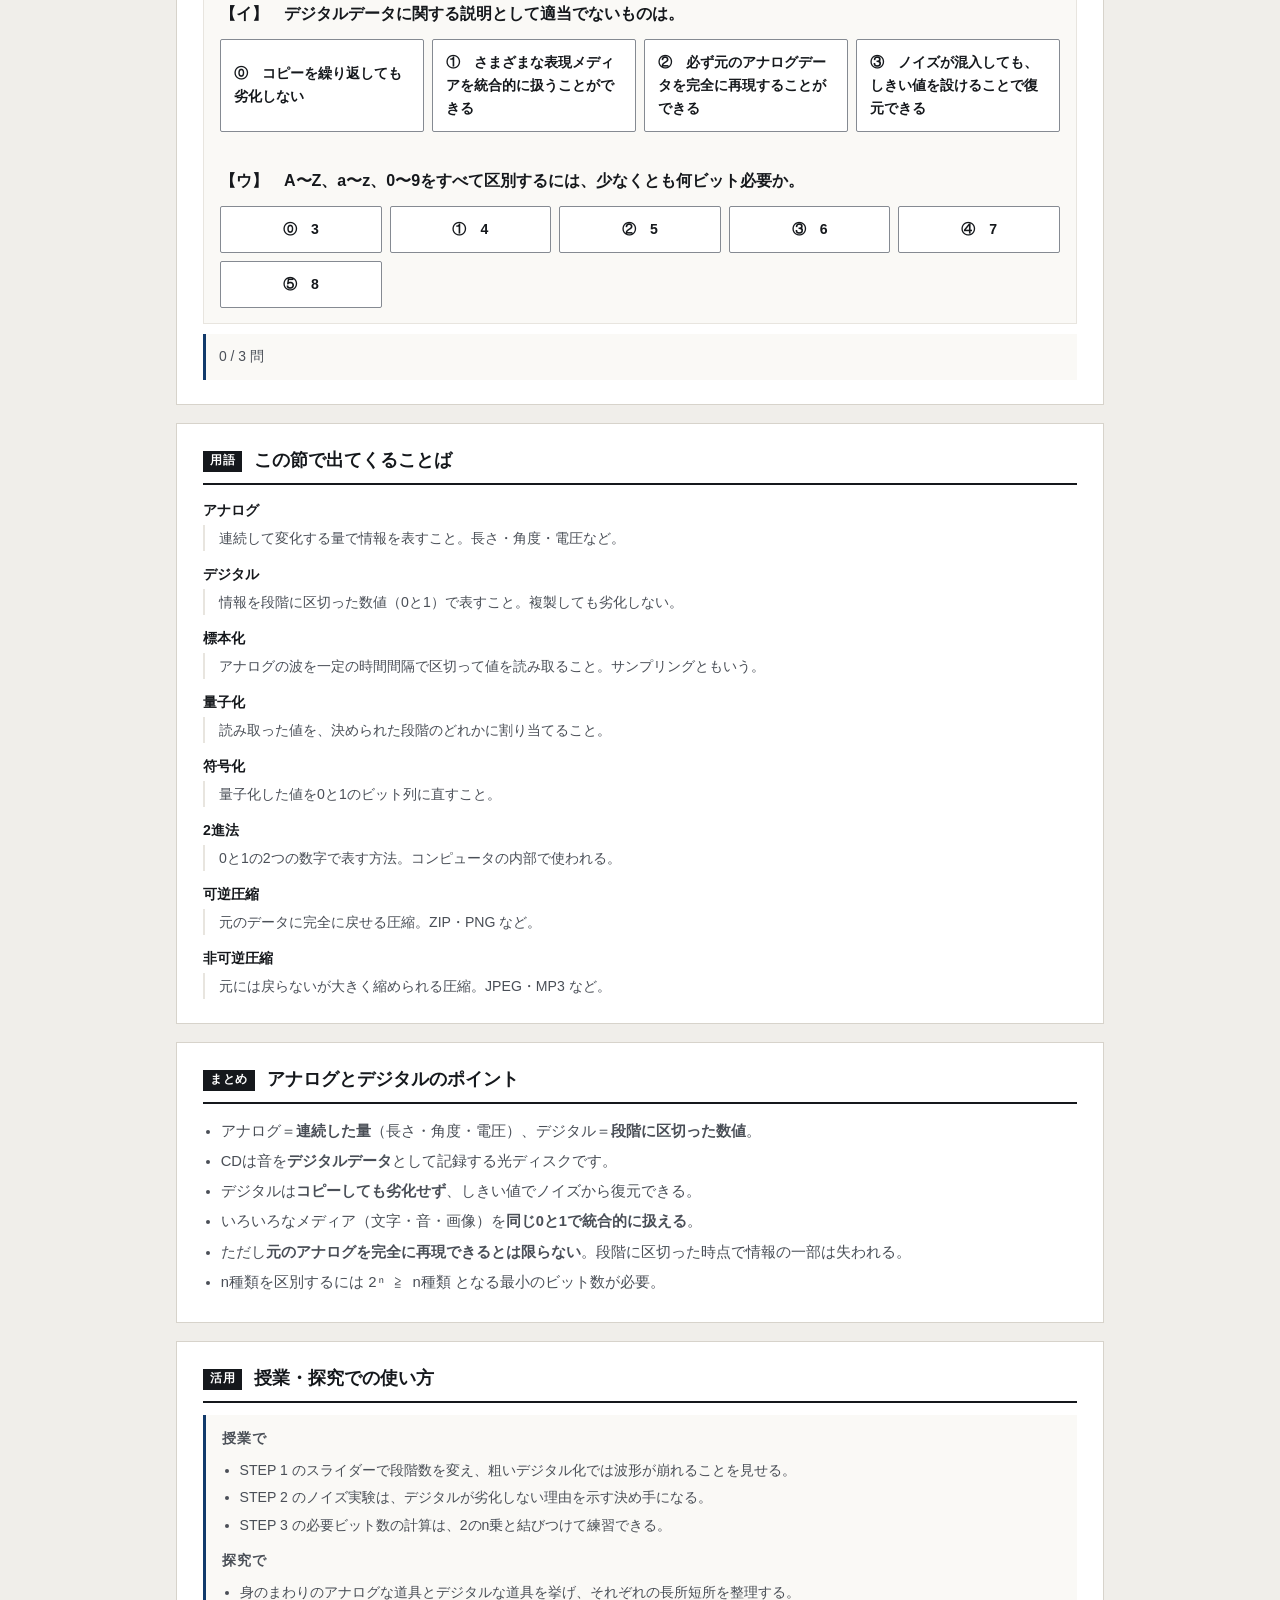
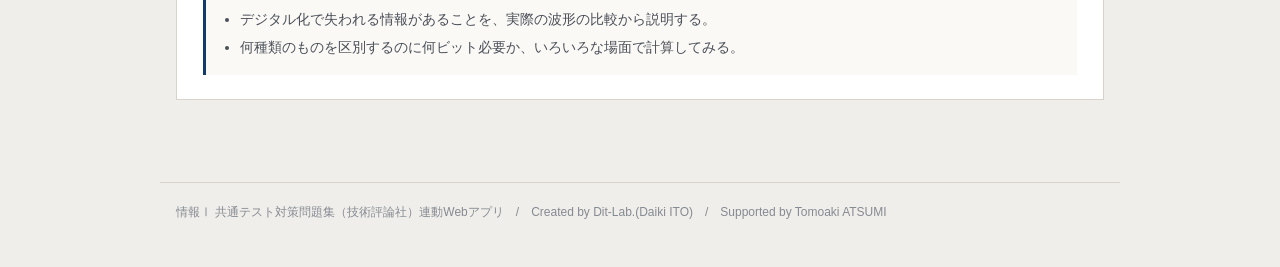
==== commit a13924c6: "fix: 設問見出しのレイアウト不具合を修正（.qhead→.pq）" ====
--- a/index.html
+++ b/index.html
@@ -6,7 +6,7 @@
 <title>アナログとデジタル｜情報Ⅰ共通テスト対策問題集</title>
 <meta name="description" content="連続した量を段階に区切るのがデジタル化です。区切りの細かさを変えながら、失われるものと得られるものを確かめましょう。">
 <link rel="icon" href="data:image/svg+xml,%3Csvg xmlns=%22http://www.w3.org/2000/svg%22 viewBox=%220 0 32 32%22%3E%3Crect width=%2232%22 height=%2232%22 fill=%22%2315181c%22/%3E%3Ctext x=%2216%22 y=%2222%22 font-size=%2218%22 font-family=%22monospace%22 fill=%22%23fff%22 text-anchor=%22middle%22%3E01%3C/text%3E%3C/svg%3E">
-<link rel="stylesheet" href="css/style.css?v=239696b1">
+<link rel="stylesheet" href="css/style.css?v=ea93572e">
 <link rel="stylesheet" href="css/app.css?v=1a413954">
 </head>
 <body>
@@ -150,7 +150,7 @@
 
 <script src="js/tools.js?v=c07db610"></script>
 <script src="js/terms.js?v=5a365cb9"></script>
-<script src="js/quiz.js?v=5d6779cc"></script>
+<script src="js/quiz.js?v=13402362"></script>
 <script src="js/app.js?v=a7715a25"></script>
 </body>
 </html>
--- a/css/style.css
+++ b/css/style.css
@@ -68,6 +68,7 @@
 .grid{display:grid; gap:20px}
 .grid > *{min-width:0}          /* 子の中身で列が広がるのを防ぐ */
 @media(min-width:800px){ .grid.c2{grid-template-columns:1fr 1fr} }
+@media(min-width:800px){ .grid.c21{grid-template-columns:1.45fr 1fr} }
 
 .panel{border:1px solid var(--rule-2); background:var(--paper-2); padding:15px 16px; min-width:0}
 .panel > h3{
@@ -225,7 +226,7 @@
   .dg-c, .dg-h{ min-width:110px }
 }
 @media (max-width:820px){
-  .grid.c2{grid-template-columns:1fr}
+  .grid.c2,.grid.c21{grid-template-columns:1fr}
   .dg-scroll{max-height:340px}
   .filebox{flex-direction:column; align-items:stretch}
   .filebox .sel{max-width:100%}
@@ -267,3 +268,13 @@
   cursor:pointer; font-size:.88rem; max-width:100%; text-align:left; font-family:inherit; color:var(--ink)}
 .cards .c:hover{background:var(--warn-bg)}
 .cards .c.used{opacity:.35; pointer-events:none}
+
+/* --- 予想してから実行 --- */
+.pmark{display:inline-block; background:var(--accent); color:#fff; font-size:.7rem; font-weight:700;
+  letter-spacing:.08em; padding:2px 7px; border-radius:2px; margin-right:8px; vertical-align:2px}
+input.pin{font-size:1.05rem; padding:7px 10px; border:1px solid var(--rule); border-radius:3px;
+  width:9em; max-width:100%; background:#fff}
+.btn-row .unit{color:var(--muted); font-size:.9rem}
+.choice4 .btn.on{border-color:var(--accent); box-shadow:inset 0 0 0 1px var(--accent); font-weight:700}
+/* 設問文の見出し（flex ではなく通常の段落。.qhead は左右振り分け用なので用途が別） */
+.pq{margin:0 0 10px; font-weight:700; line-height:1.85}
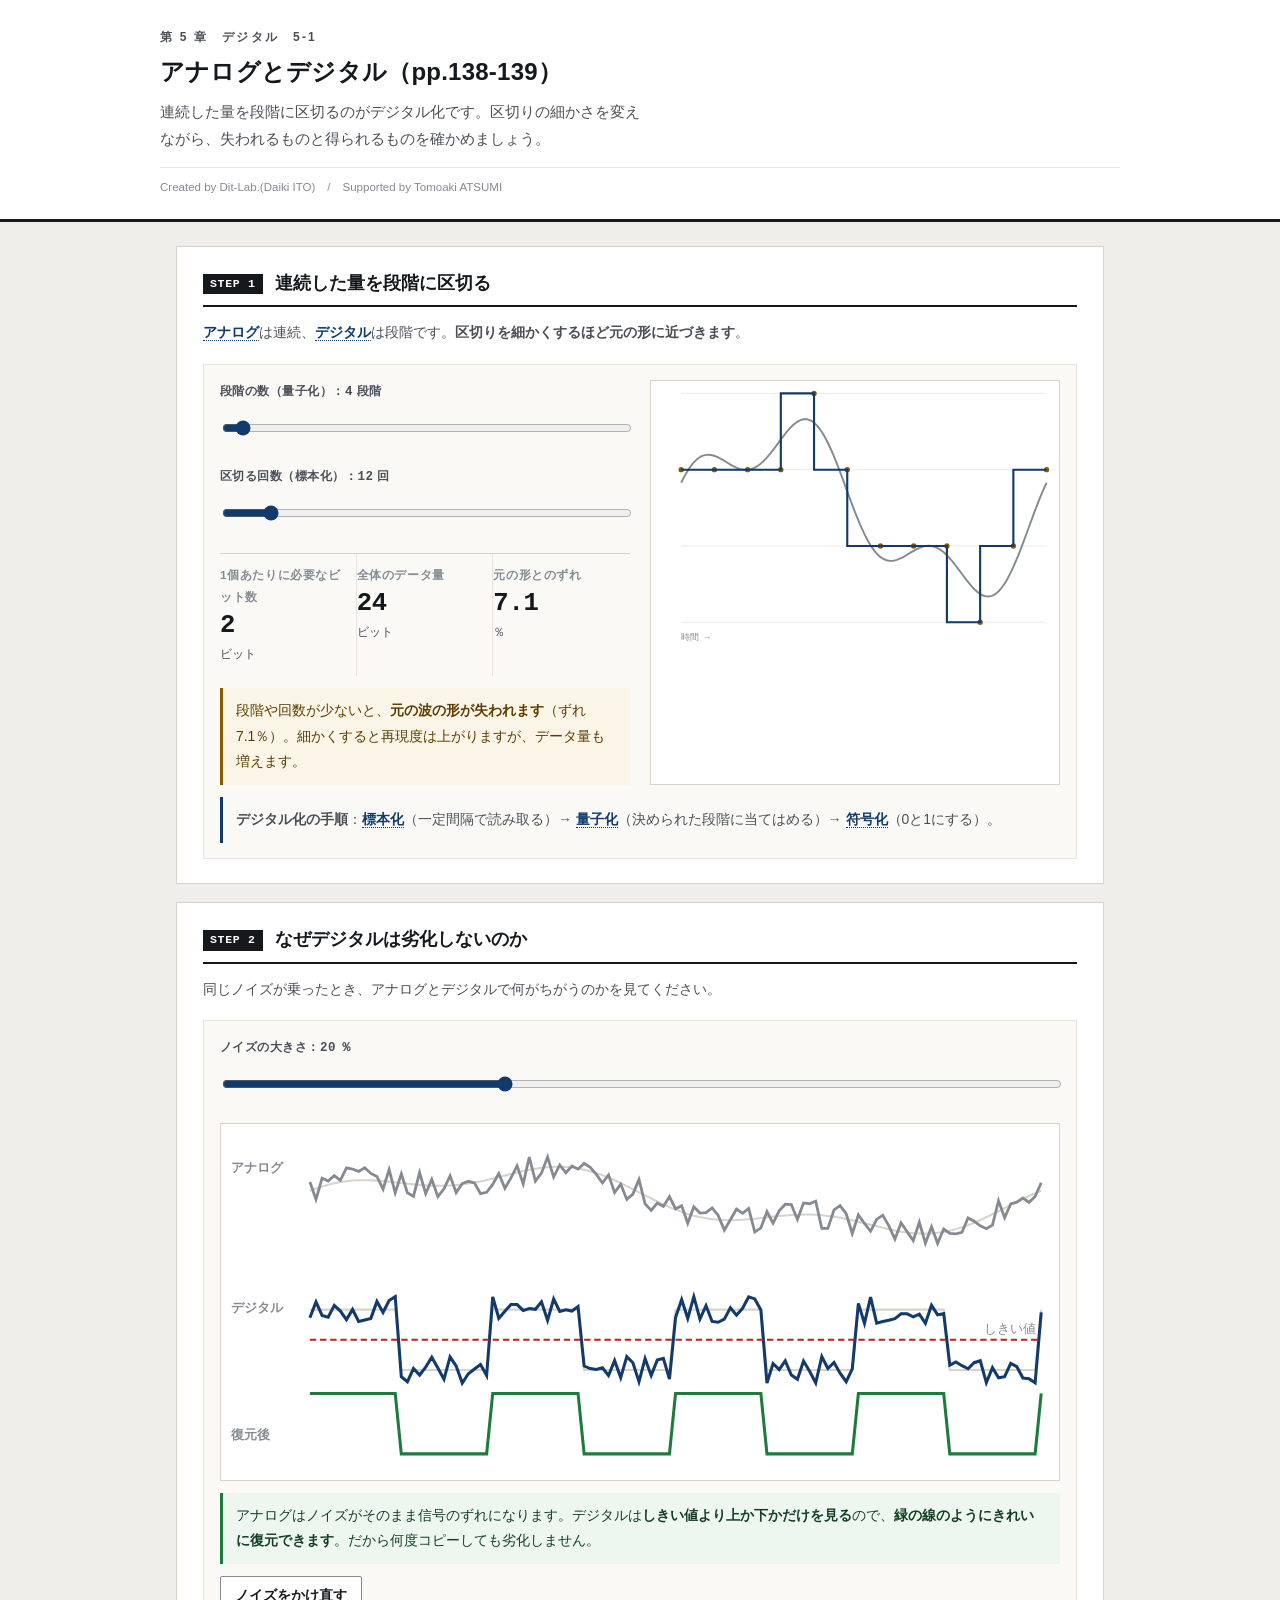
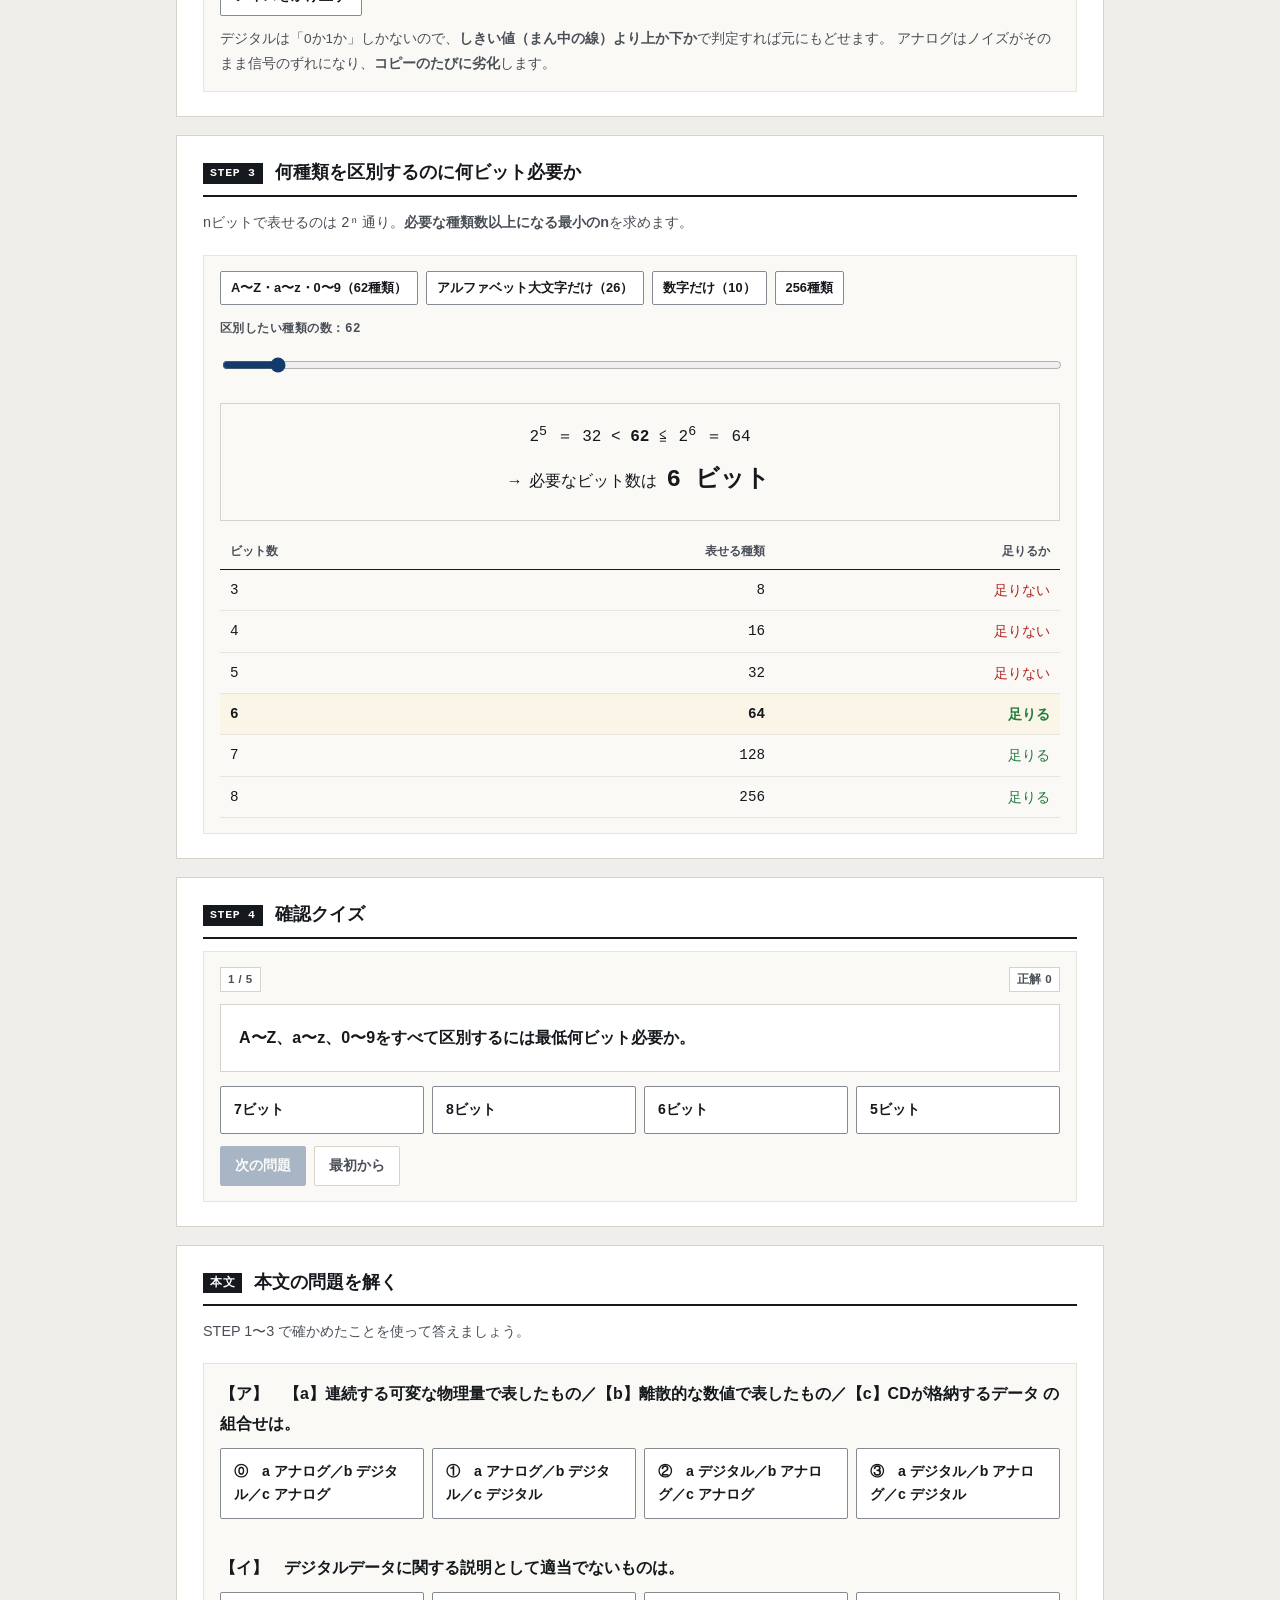
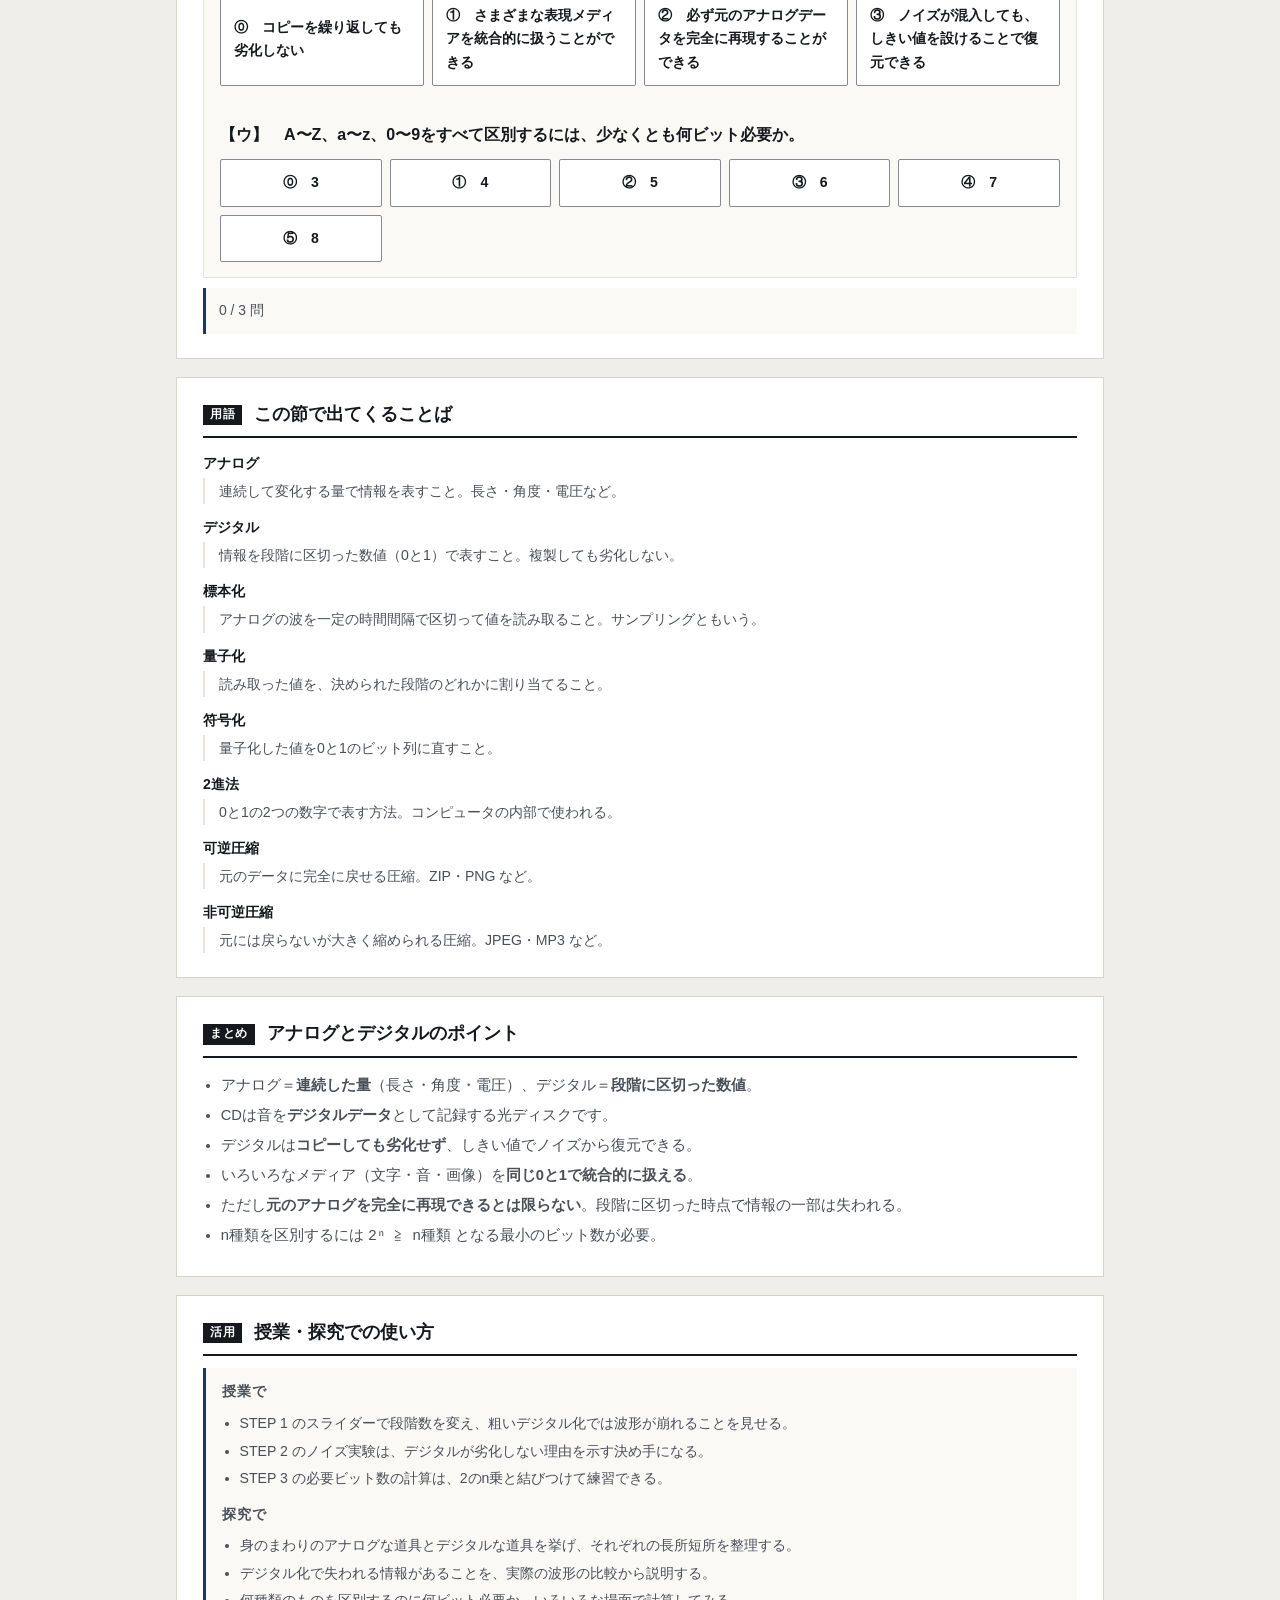
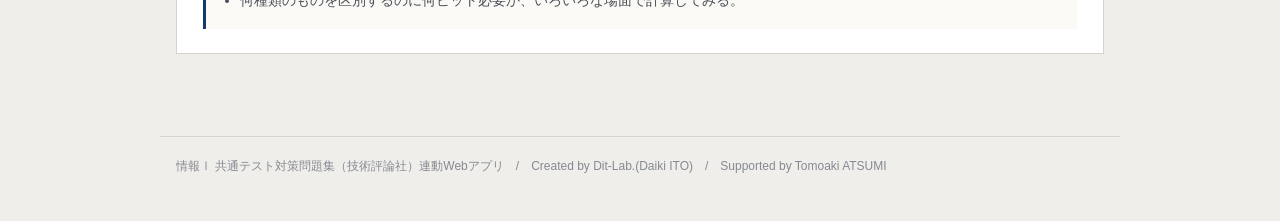
==== commit 31e928b7: "fix: 解説文が折り返さず画面からはみ出す場合がある不具合を修正" ====
--- a/index.html
+++ b/index.html
@@ -6,7 +6,7 @@
 <title>アナログとデジタル｜情報Ⅰ共通テスト対策問題集</title>
 <meta name="description" content="連続した量を段階に区切るのがデジタル化です。区切りの細かさを変えながら、失われるものと得られるものを確かめましょう。">
 <link rel="icon" href="data:image/svg+xml,%3Csvg xmlns=%22http://www.w3.org/2000/svg%22 viewBox=%220 0 32 32%22%3E%3Crect width=%2232%22 height=%2232%22 fill=%22%2315181c%22/%3E%3Ctext x=%2216%22 y=%2222%22 font-size=%2218%22 font-family=%22monospace%22 fill=%22%23fff%22 text-anchor=%22middle%22%3E01%3C/text%3E%3C/svg%3E">
-<link rel="stylesheet" href="css/style.css?v=ea93572e">
+<link rel="stylesheet" href="css/style.css?v=1b60c856">
 <link rel="stylesheet" href="css/app.css?v=1a413954">
 </head>
 <body>
--- a/css/style.css
+++ b/css/style.css
@@ -118,7 +118,7 @@
 table.tbl thead th{border-bottom:1.5px solid var(--ink); font-size:.76rem; color:var(--ink-2); font-weight:700; white-space:nowrap}
 .tbl-scroll{overflow-x:auto; -webkit-overflow-scrolling:touch; max-width:100%}
 
-.note{padding:10px 13px; font-size:.87rem; border-left:3px solid var(--ink-3); background:var(--paper-2)}
+.note{padding:10px 13px; font-size:.87rem; border-left:3px solid var(--ink-3); background:var(--paper-2); overflow-wrap:break-word; word-break:break-word}
 .note.ok{background:var(--ok-bg); border-left-color:var(--ok); color:#123f22}
 .note.ng{background:var(--ng-bg); border-left-color:var(--ng); color:#6d1a15}
 .note.info{background:var(--paper-2); border-left-color:var(--accent); color:var(--ink-2)}
